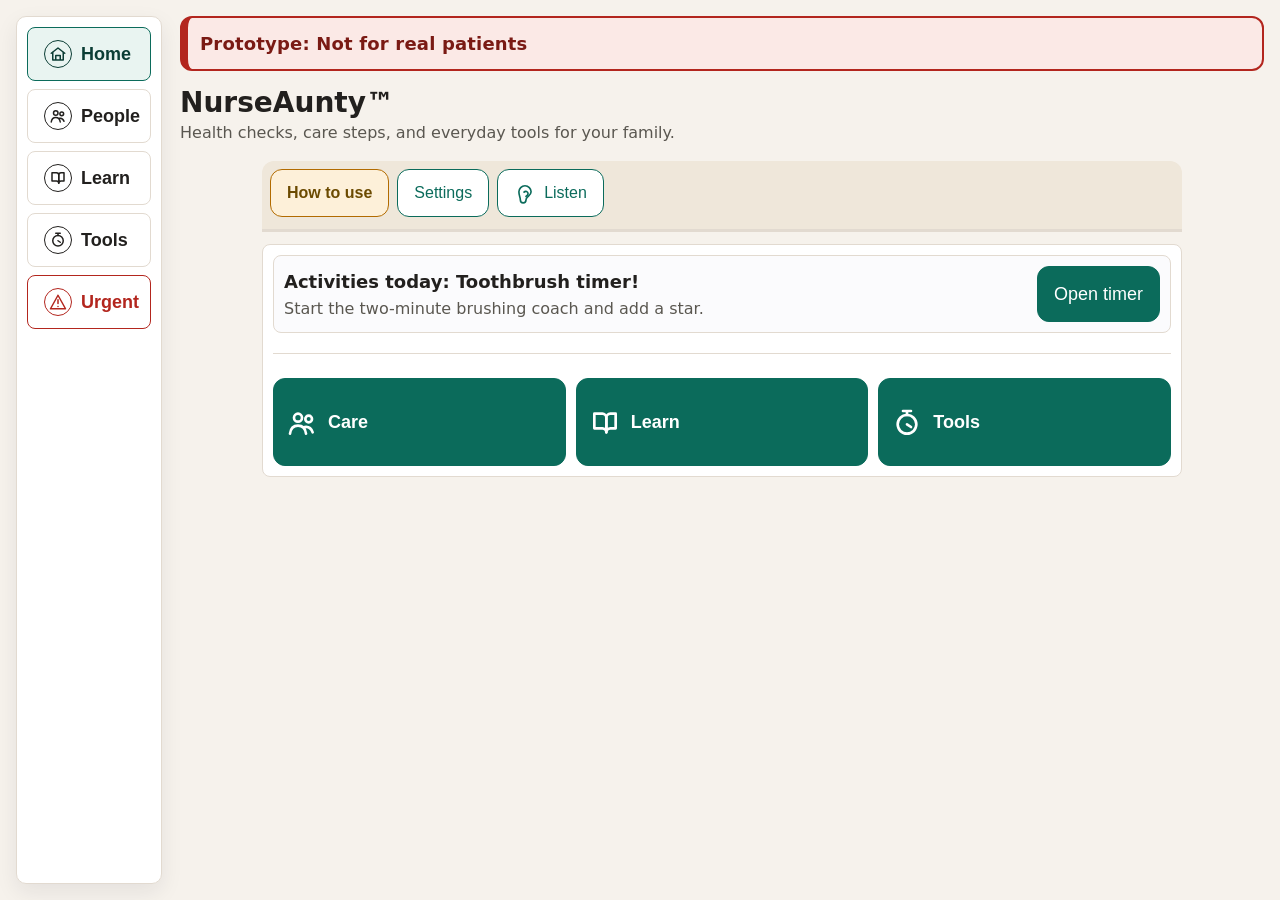
==== index.html @ 8d4ed6d7 "NurseAunty demo built from 60374915e92c59f8ac0d0af6d81de9fb5df0fcb3 Published by .github/workflows/p" ====
<!DOCTYPE html>
<html lang="en">
<head>
<base href="./apps/pwa-sandbox/">
<meta name="robots" content="noindex,nofollow">
<meta name="nurse-aunty-public-demo" content="/nurseaunty/demo/">
<meta name="nurse-aunty-source-commit" content="60374915e92c59f8ac0d0af6d81de9fb5df0fcb3">
<meta name="nurse-aunty-source-state" content="clean">
<meta name="nurse-aunty-build-id" content="60374915e92c-clean">
<meta charset="utf-8" />
<meta name="viewport" content="width=device-width, initial-scale=1" />
<meta name="nurse-aunty-acceptance-baseline" content="AX-2026-08-06-01" />
<meta name="nurse-aunty-design-review-baseline" content="DR-2026-08-05-01" />
<title>NurseAunty(TM) prototype</title>
<style>
/* tokens.css
 * GENERATED FROM DESIGN.md FRONT MATTER -- DO NOT EDIT BY HAND.
 * Draft artifact for P2-D11. Regenerate with tools/generate-tokens.ts.
 *
 * Rule: this is the only file in the UI layer allowed to contain a raw hex value.
 * index.html, ui-core.js, and every module renderer consume variables only.
 */

:root {
  /* ---- colour roles ------------------------------------------------ */
  /* action: ordinary primary action, selected state, progress */
  --action: #0b6b5b;
  --action-soft: #e3f0ec;
  --action-dark: #0b3d35;
  --on-action: #ffffff;

  /* aid: the app is helping you -- read-aloud, speech highlight, help,
     stars, prototype notice. Never severity, never an action. */
  --aid: #b26b00;
  --aid-soft: #fdf0d9;
  --aid-edge: #ebd9b4;
  --aid-highlight: #ffe9ae;
  --on-aid: #6b4a00;

  /* motion-cue: descriptive movement only; it is not a clinical severity. */
  --motion-cue: #1f6fd0;

  /* danger: urgent help, urgent result, destructive confirm. Nothing else. */
  --danger: #b3261e;
  --danger-soft: #fbe9e6;
  --on-danger: #ffffff;
  --danger-ink: #7a1a14;

  /* paper: warm tonal layers replace the cool blue-grey background */
  --paper: #f6f2ec;
  --soft: #fbf7f1;
  --surface: #ffffff;
  --strip: #efe7da;

  /* ink */
  --ink: #22201e;
  --muted: #5a5750;
  --line: #e2dad0;
  --line-strong: #b9b2a6;

  /* ---- compatibility aliases -------------------------------------- */
  /* Kept so P2-D11 can land as a pure refactor of the existing sheet.
     Remove after P2-D14 when every selector uses a role name. */
  --accent: var(--action);
  --warn: var(--danger);
  --ok: var(--action);
  --bg: var(--paper);

  /* ---- type: six steps, caregiver-first --------------------------- */
  --font: system-ui, -apple-system, sans-serif;
  --font-mono: ui-monospace, monospace;

  --type-task-size: 28px;
  --type-task-weight: 800;
  --type-task-leading: 1.15;

  --type-section-size: 22px;
  --type-section-weight: 800;
  --type-section-leading: 1.2;

  --type-body-size: 19px;
  --type-body-weight: 400;
  --type-body-leading: 1.5;

  --type-control-size: 18px;
  --type-control-weight: 700;
  --type-control-leading: 1.3;

  /* floor for anything a caregiver reads. Metadata only. */
  --type-support-size: 16px;
  --type-support-weight: 400;
  --type-support-leading: 1.4;

  --type-count-size: 64px;
  --type-count-weight: 800;

  /* ---- space, shape, control size --------------------------------- */
  --space-1: 4px;
  --space-2: 8px;
  --space-3: 12px;
  --space-4: 16px;
  --space-5: 24px;
  --space-6: 32px;

  --radius-control: 12px;
  --radius-card: 14px;
  --radius-frame: 26px;
  --radius-pill: 999px;

  --touch-min: 48px;
  --touch-primary: 56px;

  /* two elevation levels, no more */
  --elev-card: 0 2px 6px rgba(34, 32, 30, 0.05);
  --elev-float: 0 10px 30px rgba(34, 32, 30, 0.1);

  --focus-ring: 3px solid var(--aid);
  --focus-offset: 2px;
}

/* Reviewer mode is the exception, not the base.
   Caregiver sizes above are the default for every caregiver-facing surface. */
.reviewer-mode {
  --type-task-size: 20px;
  --type-section-size: 16px;
  --type-body-size: 15px;
  --type-control-size: 14px;
  --type-support-size: 13px;
  --type-count-size: 46px;
}

@media (prefers-reduced-motion: reduce) {
  :root {
    --motion: none;
  }
}

</style>
<style>
  /* This design commits to one light palette and paints its own background, so say so. Without it
     a dark-mode device paints any control we have not styled from its dark user-agent theme,
     against our light surfaces. */
  html { color-scheme: light; }
  * { box-sizing: border-box; }
  /* Author CSS must never make an element with the HTML hidden attribute visible. */
  [hidden] { display: none !important; }
  body { font-family:var(--font); font-size:var(--type-body-size); line-height:var(--type-body-leading); margin:0; background:var(--paper); color:var(--ink); }
  .wrap { max-width: none; min-height:100vh; margin: 0; padding: 16px 16px 16px 180px; }
  .appnav { position:fixed; left:16px; top:16px; bottom:16px; width:146px; z-index:30; display:flex; flex-direction:column; gap:8px; padding:10px; border:1px solid var(--line); border-radius:10px; background:#fff; box-shadow:0 8px 22px rgba(20,28,48,.08); }
  .navitem { width:100%; min-height:54px; display:flex; align-items:center; gap:9px; justify-content:flex-start; background:#fff; color:var(--ink); border-color:var(--line); border-radius:8px; font-weight:700; }
  .navitem.active { border-color:var(--accent); background:#e9f4f1; color:#0b3d35; }
  .navitem.urgent { border-color:var(--warn); color:var(--warn); }
  .navitem.urgent.active { background:#fdebea; color:#8f1f18; }
  .navicon { width:28px; height:28px; border-radius:50%; display:inline-grid; place-items:center; border:1px solid currentColor; font-size:var(--type-support-size); line-height:1; flex:0 0 auto; }
  .navicon svg { width:18px; height:18px; fill:none; stroke:currentColor; stroke-width:2; stroke-linecap:round; stroke-linejoin:round; }
  .appmain { max-width: 780px; margin:0 auto; }
  .screenbar { position:sticky; top:0; z-index:20; display:flex; align-items:center; gap:10px; min-width:0; max-width:100%; padding:8px 0 10px; background:var(--bg); }
  .screenbar.hidden { display:none; }
  .screenbar button { flex:0 0 auto; }
  .screenlabel { min-width:0; font-weight:var(--type-section-weight); font-size:var(--type-control-size); line-height:var(--type-control-leading); overflow-wrap:normal; word-break:normal; hyphens:none; }
  #slidetitle.duplicate-shell-title { display:none; }
  .progressstrip { display:flex; gap:6px; flex-wrap:wrap; margin-left:auto; counter-reset: step; }
  .progressstep { counter-increment: step; border:1px solid var(--line); border-radius:var(--radius-pill); padding:var(--space-1) var(--space-2); background:var(--surface); color:var(--muted); font-size:var(--type-support-size); display:inline-flex; align-items:center; gap:var(--space-1); }
  .progressstep::before { content: counter(step); width:24px; height:24px; border-radius:50%; display:inline-grid; place-items:center; background:var(--strip); color:var(--muted); font-size:var(--type-support-size); font-weight:var(--type-control-weight); }
  /* A lone chip that already reads "Step 5 of 7" must not also show the strip's counter, which
     rendered as "1 Step 5 of 7". */
  .progressstep-solo::before { content:none; }
  .progressstep.done { border-color:var(--action-soft); color:var(--action-dark); }
  .progressstep.done::before { content:"\2713"; background:var(--action-soft); color:var(--action-dark); }
  .progressstep.skipped { border-style:dashed; color:var(--muted); }
  .progressstep.skipped::before { content:"\2014"; background:var(--strip); color:var(--muted); }
  .progressstep.active { border-color:var(--action); background:var(--action-soft); color:var(--action-dark); font-weight:var(--type-control-weight); }
  .progressstep.active::before { background:var(--action); color:var(--on-action); }
  /* External review mgilkey B11: the prototype warning "is in a fine-print type, but should be
     shouted, not subtle". It is the one disclaimer the app is allowed to show, once, in this
     standard header (UI-STANDARDS 13a), so it carries its weight here instead of being repeated
     quietly elsewhere. */
  .banner { display:flex; align-items:baseline; justify-content:space-between; gap:var(--space-3); flex-wrap:wrap; background:var(--danger-soft); border:2px solid var(--danger); border-left-width:8px; border-radius:var(--radius-control); padding:var(--space-3); font-size:var(--type-control-size); font-weight:var(--type-control-weight); letter-spacing:0.01em; color:var(--danger-ink); margin-bottom:var(--space-4); }
  body.task-active .wrap > h1, body.task-active .wrap > .sub, body.task-active .wrap > .status { display:none; }
  body.task-active .banner { margin-bottom:var(--space-2); padding:var(--space-1) var(--space-2); }
  /* The review-build stamp used to float, which collided with the banner text once the disclaimer
     was given its proper weight (mgilkey B11). The banner is a flex row now, so the stamp sits
     beside the disclaimer and wraps under it on a narrow screen instead of across it. */
  /* David, 2026-08-20: the "Review file ..." stamp can be small and faint. It is a build
     identifier for reviewers, not something a caregiver needs to read, so it stays out of the
     disclaimer's way entirely. */
  .review-build { margin-left:auto; font-size:var(--type-caption-size); font-weight:400; letter-spacing:0; white-space:nowrap; color:var(--muted); opacity:.55; }
  .status { font-size:var(--type-support-size); margin:0 0 var(--space-3); color:var(--muted); }
  h1 { font-size:var(--type-task-size); line-height:var(--type-task-leading); margin:var(--space-1) 0 2px; }
  h2 { font-size:var(--type-section-size); line-height:var(--type-section-leading); margin:var(--space-4) 0 var(--space-2); }
  .sub { color:var(--muted); font-size:var(--type-support-size); margin-bottom:var(--space-4); }
  .toolbar { display: grid; grid-template-columns: 1fr auto; gap: 8px; margin: 12px 0; }
  .search { min-height:var(--touch-primary); padding:var(--space-3); border:1px solid var(--line); border-radius:var(--radius-control); font-size:var(--type-control-size); width:100%; background:var(--surface); color:var(--ink); }
  .tabs, .chips { display: flex; gap: 8px; flex-wrap: wrap; margin: 8px 0 12px; }
  #maindoors { display:none; }
  .chip, .tab { border:1px solid var(--line); background:var(--surface); color:var(--ink); border-radius:var(--radius-pill); padding:var(--space-2) var(--space-3); min-height:var(--touch-min); display:inline-flex; align-items:center; justify-content:center; font-size:var(--type-support-size); }
  .chip.active, .tab.active { border-color: var(--accent); background: #e9f4f1; color: var(--accent); }
  .tab.dangerdoor, #showtriage { border-color: var(--warn); background:#fff; color:var(--warn); font-weight:700; }
  .tab.dangerdoor.active, #showtriage:focus { background:#fdebea; color:#8f1f18; }
  #showtriage { display:none; }
  .feature-grid { display: grid; grid-template-columns: 1fr; gap: 8px; margin-bottom: 14px; }
  .feature { border:1px solid var(--line); border-radius:var(--radius-card); padding:var(--space-3); background:var(--surface); text-align:left; color:var(--ink); }
  .feature strong { display:block; font-size:var(--type-control-size); line-height:var(--type-control-leading); margin-bottom:var(--space-1); }
  .feature span { display:inline-block; font-size:var(--type-support-size); color:var(--muted); margin-right:var(--space-2); }
  .feature .statuspill, .feature .cardmeta { display:none; }
  /* The sum beside the ORS measuring picture: large, numeric, and unmissable, because it exists to
     be checked at a glance rather than read (external review mgilkey C5). */
  /* External review mgilkey D6: "if the user can't read, how do they know which button is the read
     aloud button?" The Listen control in the chrome already carries an ear glyph; the in-page
     read-aloud family now carries the same glyph plus a pause and a restart mark, and shares one
     tint so the three read as a group rather than as three more page buttons (D9). */
  .audio-ctl { display:inline-flex; align-items:center; gap:var(--space-2); }
  /* The shared tint applies in the quiet state only. On a screen where read-aloud is the live
     primary action, the runtime drops .ghost and the action treatment wins - the icon still marks
     it as read-aloud, which is the part mgilkey D6 asked for. */
  .audio-ctl.ghost { border-color:var(--aid-edge); background:var(--aid-soft); color:var(--on-aid); }
  .audio-ctl[disabled] { opacity:.55; }
  .ctl-icon { width:20px; height:20px; flex:0 0 auto; fill:none; stroke:currentColor; stroke-width:2; stroke-linecap:round; stroke-linejoin:round; }
  .audio-ctl .ctl-icon rect { fill:currentColor; stroke:none; }
  .measure-sum { margin:var(--space-2) 0 0; text-align:center; font-size:var(--type-section-size); font-weight:var(--type-section-weight); letter-spacing:0.02em; color:var(--action-dark); background:var(--action-soft); border-radius:var(--radius-control); padding:var(--space-2) var(--space-3); }
  /* External review mgilkey C13: checklist spacing was far wider than necessary, which pushed the
     questions off screen and cost height budget the clinical gate measures. */
  .checklist-controls label, .slidecontrols label { padding-top:var(--space-1); padding-bottom:var(--space-1); }
  .dose-note { font-size:var(--type-support-size); color:var(--ink); background:var(--aid-soft); border-left:4px solid var(--aid-edge); padding:var(--space-2) var(--space-3); margin:var(--space-2) 0 0; border-radius:0 var(--radius-control) var(--radius-control) 0; }
  .feature .tier-note { display:block; margin-top:var(--space-1); margin-right:0; font-size:var(--type-caption-size); color:var(--muted); font-style:italic; }
  /* Whole image, never a cropped slice: cropping a clinical thumbnail can cut off the sign it
     exists to show. What was wrong was the box, not the fit. A fixed 132px height letterboxed
     everything, so the most extreme portrait thumbnail (364x1004) rendered 48px wide and read as
     "no image" - David, 2026-08-20: "I do not see any images". The box is now 3:2, which is the
     ratio 21 of the 26 catalogue thumbnails already are, so those fill it exactly and that same
     portrait gets 229px of height instead of 132. Still object-fit:contain; nothing is cropped. */
  .featurethumb { display:block; width:100%; aspect-ratio:3/2; height:auto; object-fit:contain; object-position:center; border-radius:6px; border:1px solid #e4ece8; background:#fff; margin:6px 0 8px; }
  /* Engines without aspect-ratio keep a fixed height rather than collapsing to nothing. */
  @supports not (aspect-ratio: 3 / 2) { .featurethumb { height:220px; } }
  .demo-panel { border:1px solid var(--line); border-radius:8px; padding:12px; background:#fff; margin:0 0 14px; }
  .demo-head { display:flex; justify-content:space-between; gap:10px; align-items:flex-start; margin-bottom:10px; }
  .demo-head strong { display:block; font-size:var(--type-control-size); margin-bottom:2px; }
  .demo-head span { display:block; font-size:var(--type-support-size); color:var(--muted); }
  .demo-actions { display:grid; grid-template-columns:1fr; gap:8px; }
  .demo-action { border:1px solid var(--line); border-radius:var(--radius-control); padding:var(--space-3); background:var(--soft); color:var(--ink); text-align:left; }
  .demo-action strong { display:block; font-size:var(--type-control-size); margin-bottom:3px; }
  .demo-action span { display:block; font-size:var(--type-support-size); color:var(--muted); }
  .demo-action.primary { border-color:var(--accent); background:#e9f4f1; }
  /* External review mgilkey D1: the top-chrome buttons "initially look as though they are
     integrated into the page, not outside the current page". They are app-wide controls, so they
     now read as a separate strip - their own surface, a rule beneath it, and a distinct tint -
     rather than as three more buttons belonging to whatever screen is open. */
  .profilebar { display:flex; justify-content:space-between; gap:var(--space-2); align-items:center; font-size:var(--type-support-size); color:var(--muted); margin:0 0 var(--space-3); padding:var(--space-2) var(--space-2) var(--space-3); background:var(--strip); border-bottom:3px solid var(--line); border-radius:var(--radius-control) var(--radius-control) 0 0; }
  .profilebar button { font-size:var(--type-support-size); min-height:var(--touch-min); }
  /* Chrome buttons that open a panel say so while it is open, rather than leaving the caregiver to
     infer it (mgilkey A2). */
  /* External review mgilkey D5: "How to use" is the control a first-time caregiver needs most, so
     it comes first and is the one chrome button that is not quiet. D2: every chrome button shares
     one height and alignment, which the Listen button did not. */
  .profilebar button { display:inline-flex; align-items:center; justify-content:center; gap:var(--space-2); }
  .profilebar button.chrome-help { border-color:var(--aid); background:var(--aid-soft); color:var(--on-aid); font-weight:var(--type-control-weight); }
  .profilebar button.chrome-open { border-color:var(--accent); background:#e9f4f1; color:#0b3d35; font-weight:var(--type-control-weight); }
  .profile-actions { display:flex; flex-wrap:wrap; align-items:stretch; gap:var(--space-2); min-width:0; }
  .profile-actions > button { display:inline-flex; align-items:center; justify-content:center; }
  .profilebar select { min-height:48px; padding:8px; border:1px solid var(--line); border-radius:8px; background:#fff; color:var(--ink); }
  .prefs-head { display:flex; justify-content:space-between; align-items:flex-start; gap:10px; }
  .today-panel, .prefs-panel { border:1px solid var(--line); border-radius:8px; padding:10px; background:#fff; margin:0 0 14px; }
  .today-panel { display:grid; gap:10px; }
  /* The standalone carries every review image inside one file and can take time to start on
     a low-powered machine.  Until the real app has mounted, never expose the static fallback
     controls: they look usable but have no handlers, which made the seeded family appear empty
     and Add a person appear frozen. */
  body.app-loading .appnav,
  body.app-loading #appmain { visibility:hidden; pointer-events:none; }
  body.app-loading .status { display:block; }
  .today-layout { display:grid; grid-template-columns:1.25fr .85fr; gap:10px; align-items:stretch; }
  .today-main, .today-side { border:1px solid var(--line); border-radius:8px; background:#fbfbfd; padding:10px; }
  .today-main { display:grid; grid-template-columns:1fr auto; gap:10px; align-items:center; }
  .today-family { display:flex; flex-wrap:wrap; gap:6px; margin-top:8px; }
  .today-person { border:1px solid var(--line); border-radius:var(--radius-pill); padding:7px 10px; background:var(--surface); font-weight:var(--type-control-weight); font-size:var(--type-support-size); color:var(--ink); }
  .today-reminders { display:grid; gap:7px; margin-top:8px; }
  .today-reminder { border-left:4px solid var(--action); padding:7px 8px; background:var(--surface); border-radius:var(--radius-control); font-size:var(--type-support-size); }
  .today-reminder strong { font-size:var(--type-support-size); }
  .home-flow { border-top:1px solid var(--line); padding-top:14px; }
  .home-actions { display:grid; grid-template-columns:repeat(3,minmax(0,1fr)); gap:10px; margin-top:10px; }
  .home-action { min-height:88px; text-align:left; padding:10px 12px; display:flex; align-items:center; gap:10px; background:var(--action); border-color:var(--action); color:var(--on-action); }
  .home-action strong { font-size:var(--type-control-size); color:var(--on-action); }
  .home-action-icon { width:32px; height:32px; flex:0 0 auto; color:var(--on-action); }
  .home-action-icon svg { width:100%; height:100%; fill:none; stroke:var(--on-action); stroke-width:2; stroke-linecap:round; stroke-linejoin:round; }
  .catalog-step { margin:0 0 12px; }
  .show-more { width:100%; min-height:48px; margin-top:4px; }
  .today-panel strong, .prefs-panel strong { display:block; font-size:var(--type-control-size); }
  .today-panel span, .prefs-panel span { display:block; font-size:var(--type-support-size); color:var(--muted); margin-top:2px; }
  .prefs-grid { display:grid; grid-template-columns:1fr 1fr; gap:8px; margin-top:10px; }
  .prefs-grid label { display:block; font-size:var(--type-support-size); color:var(--ink); }
  .prefs-grid select, .prefs-grid input[type="time"] { width:100%; min-height:var(--touch-primary); margin-top:var(--space-1); padding:var(--space-2); border:1px solid var(--line); border-radius:var(--radius-control); background:var(--surface); color:var(--ink); font-size:var(--type-control-size); }
  .prefs-checks { display:grid; gap:var(--space-2); margin-top:var(--space-3); font-size:var(--type-support-size); }
  .prefs-checks label { min-height:var(--touch-min); display:flex; align-items:center; gap:var(--space-2); }
  .reviewer-settings { margin-top:14px; border:1px solid var(--line); border-radius:8px; background:#f7f8f9; padding:8px 10px; }
  .reviewer-settings summary { min-height:48px; display:flex; align-items:center; cursor:pointer; font-weight:800; color:#3f4850; }
  .reviewer-settings .reviewer-note { margin:0 0 8px; color:var(--muted); font-size:var(--type-support-size); }
  .family-panel { border:1px solid var(--line); border-radius:8px; padding:10px; background:#fff; margin: 0 0 14px; }
  .family-panel .row { display:grid; grid-template-columns: 1fr 1fr 1fr auto; gap:8px; margin-top:8px; }
  .family-panel input, .family-panel select { min-width:0; padding:9px; border:1px solid var(--line); border-radius:8px; background:#fff; color:var(--ink); }
  .family-edit { margin-top:8px; }
  .family-edit summary { min-height:var(--touch-min); display:flex; align-items:center; color:var(--ink); cursor:pointer; font-size:var(--type-control-size); }
  .people { display:grid; grid-template-columns:repeat(auto-fit,minmax(180px,1fr)); gap:8px; margin-top:8px; }
  .person-card { display:grid; grid-template-columns:minmax(0,1fr) auto; gap:6px; min-width:0; }
  .person { width:100%; border:1px solid var(--line); border-radius:var(--radius-control); padding:var(--space-2) var(--space-3); min-height:var(--touch-primary); background:var(--surface); color:var(--ink); text-align:left; font-size:var(--type-control-size); }
  .person strong { display:block; }
  .person span { display:block; margin-top:var(--space-1); color:var(--muted); font-size:var(--type-support-size); font-weight:var(--type-support-weight); }
  .edit-person { min-width:64px; padding:8px 10px; border-radius:12px; }
  .person-editor-actions { display:flex; gap:6px; flex-wrap:wrap; }
  .person-edit-feedback { margin:8px 0 0; border-radius:8px; padding:10px; background:#e9f4f1; color:#173f37; font-weight:750; }
  .person-edit-feedback:empty { display:none; }
  @media (max-width:720px) {
    .family-panel .row { grid-template-columns:minmax(0,1fr); }
    .person-editor-actions button { flex:1 1 8rem; }
  }
  .module-manager { border-top:1px solid var(--line); margin-top:10px; padding-top:10px; }
  .module-head { display:flex; justify-content:space-between; gap:8px; align-items:center; min-height:var(--touch-min); font-size:var(--type-support-size); color:var(--muted); margin-bottom:8px; }
  .module-head label { display:flex; align-items:center; gap:6px; min-height:48px; white-space:nowrap; }
  .module-head input { width:18px; height:18px; min-width:18px; padding:0; }
  .module-toggles { display:flex; gap:6px; overflow-x:auto; padding-bottom:2px; }
  .module-toggle { flex:0 0 auto; border-color:var(--line); background:var(--surface); color:var(--ink); border-radius:var(--radius-pill); padding:8px 12px; min-height:var(--touch-min); font-size:var(--type-control-size); }
  .module-toggle.active { border-color:var(--accent); background:#e9f4f1; color:var(--accent); }
  .section { margin-bottom: 14px; }
  fieldset { border: 1px solid var(--line); border-radius: 10px; margin: 0 0 14px; padding: 12px 14px; background: #fff; }
  legend { font-weight:var(--type-control-weight); font-size:var(--type-control-size); padding:0 var(--space-2); background:var(--surface); }
  .field label { display:block; font-size:var(--type-support-size); margin-bottom:var(--space-2); color:var(--ink); }
  input[type="date"], input[type="number"], .field select { min-height:var(--touch-primary); padding:var(--space-3); border:1px solid var(--line); border-radius:var(--radius-control); font-size:var(--type-control-size); width:100%; background:var(--surface); color:var(--ink); }
  .muted { color:var(--muted); font-size:var(--type-support-size); line-height:var(--type-support-leading); margin-top:var(--space-2); }
  .sign { display:flex; align-items:center; gap:var(--space-3); padding:var(--space-3) var(--space-4); min-height:var(--touch-primary); border:2px solid var(--line); border-radius:var(--radius-control); background:var(--surface); font-size:var(--type-body-size); line-height:var(--type-body-leading); cursor:pointer; }
  .sign input { width:28px; height:28px; flex:0 0 auto; accent-color:var(--action); }
  .sign:has(input:checked) { border-color:var(--action); background:var(--action-soft); color:var(--action-dark); }
  .rrbox { display: flex; align-items: center; gap: 12px; flex-wrap: wrap; }
  .rr-count-panel { flex:1 1 100%; display:grid; gap:var(--space-2); padding:var(--space-3); border:1px solid var(--aid-edge); border-radius:var(--radius-control); background:var(--aid-soft); }
  .rr-clock { font-size:clamp(2rem,12vw,4rem); line-height:1; font-weight:800; color:var(--on-aid); font-variant-numeric:tabular-nums; }
  .rr-progress { width:100%; height:12px; overflow:hidden; border-radius:var(--radius-pill); background:var(--surface); border:1px solid var(--aid-edge); }
  .rr-progress > span { display:block; width:100%; height:100%; background:var(--aid); transition:width .2s linear; }
  .rr-count-actions { display:flex; gap:var(--space-2); flex:1 1 100%; flex-wrap:wrap; }
  button { min-width:var(--touch-min); min-height:var(--touch-primary); font-size:var(--type-control-size); padding:var(--space-3) var(--space-4); border-radius:var(--radius-control); border:1px solid var(--action); background:var(--action); color:var(--on-action); cursor:pointer; }
  button.ghost { background:var(--surface); color:var(--action); }
  .result-secondary-actions { margin:var(--space-2) 0 0; text-align:left; }
  .result-secondary-actions button.ghost { min-height:var(--touch-min); padding:var(--space-2) var(--space-3); border-color:transparent; text-decoration:underline; }
  button:disabled { opacity:.55; cursor:not-allowed; }
  .visually-hidden { display:none !important; }
  button.tap { font-size:var(--type-control-size); padding:18px 22px; min-width:160px; }
  #assess { width:100%; font-size:var(--type-control-size); padding:14px; margin:4px 0 16px; }
  #assess:disabled { opacity:.5; cursor:default; }
  .result { border-radius:var(--radius-card); padding:0; margin-bottom:var(--space-4); border:2px solid var(--line); background:var(--surface); overflow:hidden; }
  .result.refer { border-color:var(--danger); } .result.home { border-color:var(--action); } .result.ask-more { border-color:var(--aid); }
  .result-band { padding:var(--space-2) var(--space-4); color:var(--on-action); font-weight:var(--type-control-weight); letter-spacing:0; font-size:var(--type-control-size); }
  .result.refer .result-band { background:var(--danger); color:var(--on-danger); }
  .result.home .result-band { background:var(--action); }
  .result.ask-more .result-band { background:var(--aid-soft); color:var(--on-aid); }
  .result-body { padding:var(--space-4); }
  .result h2 { margin:0 0 var(--space-2); font-size:var(--type-task-size); line-height:var(--type-task-leading); text-transform:none; }
  .result-action { border:1px solid var(--line); border-radius:var(--radius-control); padding:var(--space-3); background:var(--soft); margin:var(--space-2) 0 var(--space-3); font-size:var(--type-body-size); }
  .result-action strong { display:block; margin-bottom:3px; color:#172921; }
  .grid { display: grid; grid-template-columns: 1fr 1fr; gap: 10px; margin-top: 10px; }
  .card { border: 1px solid var(--line); border-radius: 10px; padding: 12px; text-align: center; cursor: pointer; background:#fff; }
  .card:hover { border-color:var(--action); } .card .vol { font-size:var(--type-support-size); color:var(--muted); }
  .card.selected { border-color: var(--accent); box-shadow: 0 0 0 3px rgba(0,123,94,.14); background:#f7fffc; }
  .ors-container-choice { width:100%; color:var(--text); font:inherit; }
  .result-action-button { margin-top:8px; width:100%; }
  /* One action per line. A danger-sign list is a list, not a comma chain inside a sentence. */
  .plain-list { margin:var(--space-2) 0; padding-left:1.35em; }
  .plain-list li { margin:0 0 var(--space-2); line-height:1.45; }
  .plain-list li:last-child { margin-bottom:0; }
  /* The counted-out fills. The row scrolls rather than shrinking the vessels, because a glyph
     small enough to fit six on a 320px screen is no longer countable. */
  .ors-arithmetic { margin:var(--space-3) 0; }
  .ors-arithmetic svg { display:block; width:100%; max-width:340px; height:auto; }
  .ors-arithmetic figcaption { margin-top:var(--space-2); font-size:var(--type-body-size); font-weight:600; }
  .ors-arithmetic-source { margin-top:2px; }
  /* The resolved sachet volume, stated so it can be corrected rather than assumed silently. */
  .sachet-resolve { margin-bottom:var(--space-3); }
  .sachet-resolve .sachet-assumed { font-weight:600; margin:0 0 var(--space-2); }
  .sachet-choice { width:100%; }
  .request-card { scroll-margin-top:16px; }
  .request-instruction { font-weight:700; margin-bottom:8px; }
  /* The message a pharmacist or health worker reads off the caregiver's phone, so it is sized for
     someone across a counter: it fills most of one screen at the task type size. David, 2026-09-02:
     "The PLEASE PROVIDE message has to fill almost all of one screen." */
  .seller-card { display:flex; flex-direction:column; justify-content:center; min-height:70vh; border:3px solid var(--action); border-radius:var(--radius-control); padding:var(--space-5); background:var(--action-soft); font-family:Georgia, "Times New Roman", serif; font-size:var(--type-task-size); line-height:var(--type-task-leading); text-align:center; }
  .seller-card p { margin:0; }
  .seller-card strong { display:block; font-family:var(--font); font-size:var(--type-section-size); text-transform:uppercase; letter-spacing:0.04em; color:var(--action-dark); margin-bottom:var(--space-4); }
  .fineprint { font-size:var(--type-support-size); line-height:var(--type-support-leading); color:var(--muted); border-top:1px solid var(--line); margin-top:10px; padding-top:8px; }
  .mix-instruction { border:2px solid var(--accent); border-radius:10px; background:#f7fffc; padding:12px; margin-top:12px; }
  .mix-instruction h3 { margin:0 0 8px; font-size:var(--type-control-size); }
  .trace { font-family:var(--font-mono); font-size:var(--type-support-size); background:var(--strip); border-radius:var(--radius-control); padding:10px; white-space:pre-wrap; margin-top:12px; color:var(--ink); }
  .slidebox .trace:not(details) { display:none; }
  .imgph { border:1px dashed var(--line-strong); border-radius:var(--radius-control); padding:6px 8px; font-size:var(--type-support-size); color:var(--muted); margin:2px 0 4px 30px; background:var(--soft); }
  .card .imgph { margin:0 0 6px; }
  .questionasset { margin: 4px 0 10px 30px; max-width: 220px; border: 1px solid #e2ded5; border-radius: 8px; background: #fffaf0; padding: 8px; }
  .questionasset img { display: block; width: 100%; aspect-ratio: 1 / 1; object-fit: contain; border-radius: 6px; background: #faf8f2; }
  .questionasset figcaption { margin-top:6px; font-size:var(--type-support-size); line-height:var(--type-support-leading); color:var(--muted); }
  .questionasset details { margin-top:8px; }
  .questionasset summary { cursor:pointer; color:var(--accent); font-weight:750; min-height:44px; display:flex; align-items:center; }
  .questionasset details img { margin-top:8px; width:min(82vw, 520px); max-width:none; aspect-ratio:auto; }
  /* The "Show me" example beside a clinical sign had no rule of its own, so every one of these
     images rendered at its intrinsic pixel width inside a phone. Measured at 390px on 2026-08-27:
     the skin-pinch example was 625px and the blood-in-stool example 1024px, both running off the
     side of the screen with the page scrolling sideways to follow - and the streaks that are the
     entire point of the blood-in-stool picture sat outside the viewport. The sunken-eyes example
     fitted only because that file happens to be 242px wide.
     max-width rather than width: a small example is not upscaled into a blurry one. */
  /* The "Show me" example beside a clinical sign had no rule of its own, so every one of these
     images rendered at its intrinsic pixel width inside a phone. Measured at 390px on 2026-08-27:
     the skin-pinch example was 625px and the blood-in-stool example 1024px, both running off the
     side of the screen with the page scrolling sideways to follow - and the streaks that are the
     entire point of the blood-in-stool picture sat outside the viewport. The sunken-eyes example
     fitted only because that file happens to be 242px wide.
     max-width rather than width: a small example is not upscaled into a blurry one. */
  /* The "Show me" example beside a clinical sign had no rule of its own, so every one of these
     images rendered at its intrinsic pixel width inside a phone. Measured at 320px on 2026-08-27:
     the skin-pinch example was 625px and the blood-in-stool example 1024px, both running off the
     side of the screen - and the streaks that are the entire point of the blood-in-stool picture
     sat outside the viewport. The sunken-eyes example fitted only because that file happens to be
     242px wide, which is luck rather than layout.
     max-width rather than width: a small example is not upscaled into a blurry one. */
  .sign-example img { display:block; max-width:min(100%, 520px); height:auto; margin-top:8px; border-radius:6px; }
  .questionexamples { margin:8px 0; }
  .questionexamples > summary { min-height:48px; display:flex; align-items:center; color:var(--accent); font-weight:800; cursor:pointer; }
  .questionexamples .questionasset { margin-left:0; }
  .breath-compare { --breath-cycle:3s; margin:var(--space-4) 0 0; padding:var(--space-3); border:1px solid var(--aid-edge); border-radius:var(--radius-card); background:var(--aid-soft); }
  .breath-compare h3 { margin:0 0 var(--space-2); font-size:var(--type-section-size); line-height:var(--type-section-leading); color:var(--ink); }
  .breath-compare-lead { margin:0 0 var(--space-3); font-size:var(--type-control-size); line-height:var(--type-control-leading); color:var(--ink); }
  .breath-pair { display:grid; grid-template-columns:minmax(0,1fr) minmax(0,1fr); gap:var(--space-2); }
  .breath-panel { min-width:0; padding:var(--space-2); border:2px solid var(--line-strong); border-radius:var(--radius-control); background:var(--surface); }
  .breath-panel.is-normal { border-color:var(--action); }
  .breath-panel.is-indrawing { border-color:var(--danger); }
  .breath-panel-head { display:flex; align-items:center; gap:var(--space-1); min-height:24px; margin:0 0 var(--space-2); }
  .breath-panel .badge { display:grid; place-items:center; width:22px; height:22px; border-radius:50%; color:var(--on-action); font-size:var(--type-support-size); font-weight:var(--type-control-weight); flex:0 0 auto; }
  .breath-panel.is-normal .badge { background:var(--action); }
  .breath-panel.is-indrawing .badge { background:var(--danger); color:var(--on-danger); }
  .breath-panel .name { font-size:var(--type-support-size); line-height:var(--type-support-leading); font-weight:var(--type-control-weight); overflow-wrap:anywhere; }
  .breath-panel.is-normal .name, .breath-panel.is-normal .breath-caption { color:var(--action-dark); }
  .breath-panel.is-indrawing .name, .breath-panel.is-indrawing .breath-caption { color:var(--danger-ink); }
  .breath-stage { position:relative; overflow:hidden; border-radius:var(--radius-control); background:var(--surface); }
  .breath-stage > img, .breath-frame-in, .breath-frame-in > img { display:block; width:100%; height:auto; }
  .breath-frame-in { position:absolute; inset:0; animation:breath-frame-in var(--breath-cycle) ease-in-out infinite; }
  .breath-zone { position:absolute; left:60%; top:48%; width:19%; height:10%; border:3px dashed var(--aid); border-radius:50%; animation:breath-zone-pulse var(--breath-cycle) ease-in-out infinite; }
  .breath-cue { position:absolute; display:block; width:20px; height:12px; animation:breath-cue-on var(--breath-cycle) ease-in-out infinite; }
  .breath-cue::before { content:""; position:absolute; top:4px; width:11px; height:4px; background:var(--motion-cue); }
  .breath-cue::after { content:""; position:absolute; top:0; border-top:6px solid transparent; border-bottom:6px solid transparent; }
  .breath-cue-out::before { left:0; } .breath-cue-out::after { right:0; border-left:9px solid var(--motion-cue); }
  .breath-cue-in::before { right:0; background:var(--danger); } .breath-cue-in::after { left:0; border-right:9px solid var(--danger); }
  .breath-cue-chest { left:80%; top:40%; } .breath-cue-lower { left:80%; top:53%; } .breath-cue-belly { left:80%; top:66%; }
  .breath-caption { min-height:3.1em; margin:var(--space-2) 0 0; font-size:var(--type-support-size); line-height:var(--type-support-leading); font-weight:var(--type-control-weight); }
  .breath-motion-control { display:flex; align-items:center; justify-content:space-between; gap:var(--space-2); margin-top:var(--space-3); padding:var(--space-2); border:1px solid var(--aid-edge); border-radius:var(--radius-control); background:var(--surface); color:var(--on-aid); font-size:var(--type-support-size); font-weight:var(--type-control-weight); }
  .breath-motion-control button { min-height:var(--touch-min); padding:var(--space-2) var(--space-3); border-color:var(--aid); color:var(--on-aid); }
  .breath-compare.is-paused .breath-frame-in, .breath-compare.is-paused .breath-zone, .breath-compare.is-paused .breath-cue { animation-play-state:paused; }
  @keyframes breath-frame-in { 0%,8% { opacity:0; } 42%,58% { opacity:1; } 92%,100% { opacity:0; } }
  @keyframes breath-cue-on { 0%,14% { opacity:0; } 36%,58% { opacity:1; } 78%,100% { opacity:0; } }
  @keyframes breath-zone-pulse { 0%,20% { box-shadow:0 0 0 0 rgba(178,107,0,0); } 45%,55% { box-shadow:0 0 0 6px rgba(178,107,0,.18); } 80%,100% { box-shadow:0 0 0 0 rgba(178,107,0,0); } }
  @media (prefers-reduced-motion:reduce) { .breath-compare { --breath-cycle:6s; } .breath-zone { animation:none; } }
  .visualasset { display:block; width:100%; max-height:210px; object-fit:contain; border-radius:8px; background:#fff; }
  /* The ORS measuring photograph is that step's only picture, so it takes the room the two drawn
     copies of the same sum used to take. */
  #slideimage.ors-measure-photo .visualasset { max-height:60vh; }
  /* The printed sum under that photograph is one line of digits. At the section size it wrapped
     "1000 mL" across two lines on a 375px phone, which reads as two numbers. */
  .visualfallback { display:grid; place-items:center; min-height:150px; border-radius:var(--radius-control); border:1px solid var(--line); background:var(--soft); color:var(--ink); padding:14px; text-align:center; font-size:var(--type-support-size); }
  .visualfallback strong { display:block; font-size:var(--type-control-size); margin-bottom:4px; color:var(--action-dark); }
  .imgcredit { display:none; }
  /* The generated ORS sum. Drawn from the container the caregiver chose, so the number of vessels
     on screen is the number she should pour - see orsMeasureDiagram in ui-core.js. */
  .ors-measure-diagram { margin:8px 0 4px; padding:8px 4px 4px; border:1px solid var(--line); border-radius:var(--radius-control); background:var(--surface); }
  .ors-measure-diagram svg { display:block; max-width:100%; }
  .ors-measure-diagram .ors-vessel-body { fill:#ffffff; stroke:var(--line-strong); stroke-width:2; }
  .ors-measure-diagram .ors-vessel-fill { fill:var(--motion-cue); opacity:0.35; }
  .ors-measure-diagram .ors-vessel-op { fill:var(--ink); font-size:18px; font-weight:700; text-anchor:middle; }
  .ors-measure-diagram figcaption { margin-top:6px; font-size:var(--type-body-size); line-height:var(--type-body-leading); color:var(--ink); }
  /* The zinc course on Home: a compact row of days, filled as doses are marked. */
  .today-reminder.zinc-home { display:flex; flex-wrap:wrap; align-items:center; gap:var(--space-3); }
  .zinc-dots { display:flex; gap:4px; }
  .zinc-dots .zinc-dot { width:14px; height:14px; border-radius:4px; border:2px solid var(--line-strong); background:#ffffff; }
  .zinc-dots .zinc-dot.done { background:var(--action); border-color:var(--action); }
  .inlinevisual { margin:8px 0 12px; }
  .inlinevisual .visualasset { max-height:280px; border:1px solid #dde6e1; }
  .dosegrid { display:grid; grid-template-columns:repeat(2,minmax(0,1fr)); gap:10px; margin:0 0 12px; }
  .dosecard { margin:0; border:1px solid var(--line); border-radius:8px; overflow:hidden; background:#fff; }
  .dosecard img { display:block; width:100%; aspect-ratio:1 / 1; object-fit:contain; background:#fff; }
  .dosecard figcaption { padding:8px; font-size:var(--type-support-size); line-height:var(--type-support-leading); color:var(--ink); }
  @media (max-width:560px) { .dosegrid { grid-template-columns:1fr; } }
  .slideshow { min-width:0; max-width:100%; border: 1px solid var(--line); border-radius: 8px; padding: 12px; background:#fff; margin-bottom:14px; }
  .slidebox { min-width:0; max-width:100%; min-height: 120px; border:1px dashed #b9b9c6; border-radius:8px; padding:12px; background:#fbfbfd; overflow-wrap:anywhere; }
  .slidecontrols { display:flex; justify-content:space-between; gap:8px; margin-top:10px; }
  .slidecontrols.wrap-controls { flex-wrap:wrap; }
  .slidecontrols.checklist-controls { display:grid; grid-template-columns:minmax(0,1fr); width:100%; min-width:0; }
  .slidecontrols label { display:flex; gap:8px; align-items:flex-start; min-height:48px; min-width:0; max-width:100%; margin:7px 0; overflow-wrap:anywhere; }
  #slidecache { display:block; min-width:0; max-width:100%; }
  #slidecache > .slidecontrols { flex-wrap:wrap; min-width:0; max-width:100%; }
  #slidecache > .slidecontrols > label,
  #slidecache > .slidecontrols > fieldset,
  #slidecache > .slidecontrols > p { flex:1 1 100%; min-width:0; max-width:100%; }
  #slidecache > .slidecontrols > button { flex:1 1 14rem; min-width:0; max-width:100%; white-space:normal; overflow-wrap:anywhere; }
  .symptom-group { border:1px solid var(--line); border-radius:8px; padding:10px; background:#fff; }
  .symptom-group legend { max-width:100%; font-weight:700; overflow-wrap:anywhere; }
  .symptom-group label { display:flex; align-items:flex-start; gap:8px; max-width:100%; min-width:0; padding:10px 0; min-height:var(--touch-min); font-size:var(--type-body-size); line-height:var(--type-body-leading); overflow-wrap:anywhere; }
  /* Layout only. accent-color used to live here; it is inert now that the control is drawn with
     appearance:none, and leaving it would suggest the browser still picks the colour. */
  .symptom-group input[type="checkbox"], .symptom-group input[type="radio"] { min-width:28px; margin-top:2px; }
  .checklist-feedback { margin:0; font-size:var(--type-support-size); color:var(--muted); }
  .trace summary { cursor:pointer; font-family:system-ui, -apple-system, sans-serif; font-weight:600; }
  .trace { display:none !important; }
  .reviewer-mode .trace { display:block !important; }
  .cardvisual { width:100%; height:82px; object-fit:contain; display:block; margin:0 0 6px; border-radius:6px; background:#fbfbfd; border:1px solid #ececf2; }
  .containerphoto { height:112px; background:#fff; }
  .progress-panel { border:1px solid var(--line); border-radius:8px; padding:10px; background:#fbfbfd; margin-bottom:10px; }
  .progress-row { display:flex; justify-content:space-between; gap:8px; align-items:center; margin-top:6px; font-size:var(--type-support-size); }
  .feeding-guide { margin:14px 0; }
  .feeding-guide h3, .feeding-plan-check h3 { margin:0 0 8px; }
  .feeding-guide-grid { display:grid; grid-template-columns:minmax(0,1fr); gap:10px; }
  .feeding-guide article { border:1px solid var(--line); border-radius:10px; padding:12px; background:#fff; }
  .feeding-guide article h4 { margin:0 0 4px; color:var(--primary); }
  .feeding-guide article p, .feeding-note, .feeding-plan-check > p { margin:0; }
  .feeding-note { margin-top:10px; padding:10px 12px; border-left:4px solid var(--accent); background:#fff8e1; }
  .feeding-plan-check { margin-top:16px; border-top:2px solid var(--line); padding-top:14px; }
  .feeding-plan-check .slidecontrols { margin-top:8px; }
  .zinc-guide { display:grid; gap:10px; margin:10px 0; }
  .zinc-guide-card { border:1px solid var(--line); border-radius:var(--radius-control); background:var(--surface); padding:10px; font-size:var(--type-body-size); line-height:var(--type-body-leading); }
  .zinc-guide-card strong { display:block; color:#0b3d35; margin-bottom:4px; }
  .zinc-calendar { display:grid; grid-template-columns:repeat(5,minmax(42px,1fr)); gap:8px; margin:10px 0; }
  .zinc-calendar .zinc-box { min-height:42px; display:grid; place-items:center; border:2px solid var(--accent); border-radius:8px; background:#f7fffc; font-weight:700; color:#0b3d35; }
  @media (max-width:420px) { .zinc-calendar { grid-template-columns:repeat(2,minmax(42px,1fr)); } }
  .immun-plan-card { border:2px solid var(--action); border-radius:var(--radius-control); padding:12px; background:var(--action-soft); color:var(--ink); font-size:var(--type-body-size); line-height:var(--type-body-leading); margin-bottom:10px; }
  .immun-plan-card strong { display:block; font-size:var(--type-control-size); color:var(--action-dark); margin-bottom:4px; }
  .immun-plan-card p { margin:6px 0; color:var(--ink); }
  .immun-plan-card ul { margin:6px 0 0 20px; padding:0; }
  .immun-plan-card li { margin:3px 0; }
  .timer-panel { display:grid; gap:8px; }
  .timer-topline { display:flex; justify-content:space-between; gap:10px; align-items:center; font-size:var(--type-support-size); color:var(--muted); }
  .timer-clock { font-variant-numeric:tabular-nums; font-size:var(--type-count-size); line-height:1; font-weight:var(--type-count-weight); color:var(--action-dark); letter-spacing:0; }
  .timer-caption { font-size:var(--type-support-size); color:var(--muted); }
  .timerbar { height:14px; border-radius:999px; overflow:hidden; background:#e4e7eb; border:1px solid #c6ccd2; }
  .timerbarfill { height:100%; width:100%; background:linear-gradient(90deg, #0b6b5b, #5aa469); transition:width .2s linear; }
  @media (max-width:520px) { .timer-clock { font-size:var(--type-count-size); } }
  .stars { font-family:ui-monospace, monospace; font-size:20px; letter-spacing:0; color:#6b4d00; }
  /* David, 2026-08-25: "Stars are tiny. make stars their own screen". The stars are the whole
     point of the reward for a child watching over a caregiver's shoulder, so on their own screen
     they are the largest thing on it, and they scale down rather than overflow a narrow phone. */
  .reward-panel { text-align:center; padding:18px 12px; border:1px solid var(--line); border-radius:12px; background:#fffdf5; margin:12px 0; }
  .reward-panel .stars { display:block; font-size:clamp(60px, 24vw, 104px); line-height:1.15; letter-spacing:4px; margin:6px 0 10px; overflow-wrap:normal; }
  .reward-panel .reward-note { font-weight:700; font-size:var(--type-body-size); line-height:var(--type-body-leading); margin:0 0 4px; }
  .reward-panel .muted { margin:0 0 12px; }
  .reward-actions { display:flex; flex-direction:column; gap:10px; align-items:stretch; }
  .reward-actions button { min-height:var(--touch-primary, 48px); width:100%; }
  .hidden { display: none; }
  .sr-only { position:absolute; width:1px; height:1px; padding:0; margin:-1px; overflow:hidden; clip:rect(0,0,0,0); white-space:nowrap; border:0; }
  .listen-icon { width:22px; height:22px; fill:none; stroke:currentColor; stroke-width:1.8; stroke-linecap:round; stroke-linejoin:round; flex:0 0 auto; }
  .listen-button { gap:7px; }
  .howto-panel { border:2px solid var(--accent); border-radius:12px; padding:16px; background:#fff; margin:0 0 14px; }
  .howto-panel h2 { font-size:var(--type-section-size); margin:0 0 10px; }
  .howto-panel p { font-size:var(--type-body-size); line-height:var(--type-body-leading); color:var(--ink); }
  .howto-actions { display:flex; gap:10px; flex-wrap:wrap; }
  .multi-select-instruction { margin:0 0 10px; padding:10px 12px; border-left:5px solid var(--action); background:var(--action-soft); color:var(--action-dark); font-size:var(--type-control-size); line-height:var(--type-control-leading); font-weight:var(--type-control-weight); }
  .is-speaking { outline:var(--focus-ring) !important; outline-offset:var(--focus-offset); background:var(--aid-highlight) !important; color:var(--ink) !important; }
  #slidetext { font-size:var(--type-body-size); line-height:var(--type-body-leading); color:var(--ink); }
  #slideheading { margin:var(--space-3) 0 var(--space-2); font-size:var(--type-section-size); line-height:var(--type-section-leading); color:var(--action-dark); }
  .status.status-ready { display:none; }
  .clinical-checklist label,
  .symptom-group label { display:flex; align-items:center; gap:var(--space-3); padding:var(--space-3) var(--space-4); min-height:var(--touch-primary); border:2px solid var(--line); border-radius:var(--radius-control); background:var(--surface); color:var(--ink); font-size:var(--type-body-size); line-height:var(--type-body-leading); }
  .clinical-checklist label:has(input:checked),
  .symptom-group label:has(input:checked) { border-color:var(--action); background:var(--action-soft); color:var(--action-dark); }
  /* Drawn explicitly rather than left to the browser. A native control is painted by the user
     agent, and on a phone in dark mode the agent paints it dark - so an untouched danger-sign box
     reads as already ticked. David, 2026-08-20: "Your checkboxes start as dark squares, which look
     filled in to me." On a list whose options are danger signs, "looks ticked" is a safety problem
     rather than a cosmetic one, so the empty and filled states are ours to guarantee on every
     platform instead of the agent's to choose.

     This was originally written as an allowlist: four ancestor classes, checkboxes only. Both
     halves of that leaked. Radios were never drawn at all, so the single-answer questions - chest
     indrawing among them - kept the native dark control the whole time. David, 2026-08-25: "chest
     indrawing still has dark bullets for unchecked... We fixed on diarrhea; why didn't the fix
     spread to all questions? Generalize solutions to see where else they might apply."

     So it is the default now, not an opt-in: every checkbox and radio in the app is drawn by us,
     and a new surface inherits the guarantee instead of having to remember a class name. Anything
     that genuinely needs the native control opts out with data-native-control. */
  input[type="checkbox"],
  input[type="radio"] {
    appearance:none; -webkit-appearance:none;
    width:28px; height:28px; margin:0; flex:0 0 auto;
    border:2px solid var(--line-strong); border-radius:6px;
    background:#ffffff; display:inline-grid; place-content:center; cursor:pointer;
  }
  input[type="radio"] { border-radius:50%; }
  input[type="checkbox"]::before,
  input[type="radio"]::before {
    content:""; width:17px; height:17px; transform:scale(0); transform-origin:center;
    clip-path:polygon(14% 44%, 0 60%, 40% 100%, 100% 22%, 84% 6%, 38% 68%);
    background:var(--on-action);
  }
  /* A radio marks one answer, so it fills as a dot rather than a tick. */
  input[type="radio"]::before { width:14px; height:14px; clip-path:none; border-radius:50%; }
  input[type="checkbox"]:checked,
  input[type="radio"]:checked { background:var(--action); border-color:var(--action); }
  input[type="checkbox"]:checked::before,
  input[type="radio"]:checked::before { transform:scale(1); }
  input[type="checkbox"]:focus-visible,
  input[type="radio"]:focus-visible { outline:3px solid var(--motion-cue); outline-offset:2px; }
  input[type="checkbox"]:disabled,
  input[type="radio"]:disabled { cursor:default; opacity:.55; }
  input[type="checkbox"][data-native-control],
  input[type="radio"][data-native-control] { appearance:auto; -webkit-appearance:auto; border:0; background:none; }
  .clinical-checklist .clinical-option-none { margin-top:var(--space-3); border-style:dashed; border-color:var(--line-strong); }
  .clinical-checklist .clinical-option-none:has(input:checked) { border-color:var(--aid); background:var(--aid-soft); color:var(--on-aid); }
  .fineprint,
  .imgph,
  .questionasset figcaption,
  .dosecard figcaption,
  .progress-row,
  .timer-caption,
  .today-person,
  .today-reminder,
  .card .vol { font-size:var(--type-support-size); line-height:var(--type-support-leading); }
  @media (min-width:1180px) {
    .appmain { max-width:920px; }
    #featurelist { grid-template-columns:repeat(2,minmax(0,1fr)); }
    #triagepanel, #slideshow { max-width:760px; margin-left:auto; margin-right:auto; }
  }
  @media (max-width:759px) {
    .wrap { padding: 12px 10px 84px; }
    .appmain { max-width:none; }
    .appnav { left:0; right:0; top:auto; bottom:0; width:auto; height:72px; flex-direction:row; border-radius:10px 10px 0 0; padding:7px 8px; gap:6px; }
    .navitem { min-width:0; min-height:var(--touch-primary); flex:1 1 0; flex-direction:column; justify-content:center; gap:3px; padding:5px 2px; font-size:var(--type-support-size); }
    .navicon { width:22px; height:22px; font-size:var(--type-support-size); }
    .screenbar { top:0; display:grid; grid-template-columns:auto minmax(0,1fr); align-items:center; }
    .screenlabel { grid-column:2; }
    .progressstrip { grid-column:1 / -1; margin-left:0; }
    .today-layout, .today-main, .home-actions { grid-template-columns:1fr; }
  }
  @media (max-width:260px) {
    .screenbar { flex-wrap:wrap; align-items:flex-start; }
    .progressstrip { flex:1 1 100%; width:100%; min-width:0; margin-left:0; }
  }
</style>
</head>
<body class="app-loading">
<div class="wrap">
  <div class="banner"><span data-i18n="tx.shell.prototype_banner">Prototype: Not for real patients</span></div>
  <h1>NurseAunty&trade;</h1>
  <div class="sub" data-i18n="tx.shell.home_tagline">Health checks, care steps, and everyday tools for your family.</div>
  <p class="status" id="status" role="status" data-i18n="tx.shell.loading">Opening NurseAunty...</p>
  <p class="status" id="filenotice" role="alert" hidden data-i18n="tx.shell.needs_web_address">NurseAunty cannot run from a file on your computer. Open the web link instead.</p>
  <details class="trace" id="shellprovenance"><summary>Review details</summary><span id="shellprovenancebody"></span></details>
  <nav class="appnav" id="appnav" data-i18n-aria-label="tx.shell.primary_navigation" aria-label="Primary">
    <button class="navitem active" id="navhome" data-screen="home" type="button"><span class="navicon" aria-hidden="true"><svg viewBox="0 0 24 24"><path d="M3 11 12 4l9 7"/><path d="M5 10v10h14V10M9 20v-6h6v6"/></svg></span><span data-i18n="tx.shell.nav_home">Home</span></button>
    <button class="navitem" id="navpeople" data-screen="people" type="button"><span class="navicon" aria-hidden="true"><svg viewBox="0 0 24 24"><circle cx="9" cy="8" r="3"/><circle cx="17" cy="9" r="2.5"/><path d="M3 20c.5-4 2.5-6 6-6s5.5 2 6 6M14 15c3-.5 5 1.2 6 4"/></svg></span><span data-i18n="tx.shell.nav_people">People</span></button>
    <button class="navitem" id="navlearn" data-screen="learn" type="button"><span class="navicon" aria-hidden="true"><svg viewBox="0 0 24 24"><path d="M4 5h6a3 3 0 0 1 3 3v11a3 3 0 0 0-3-3H4z"/><path d="M20 5h-4a3 3 0 0 0-3 3v11a3 3 0 0 1 3-3h4z"/></svg></span><span data-i18n="tx.shell.nav_learn">Learn</span></button>
    <button class="navitem" id="navtools" data-screen="tools" type="button"><span class="navicon" aria-hidden="true"><svg viewBox="0 0 24 24"><circle cx="12" cy="13" r="7"/><path d="M12 6V3M9 3h6M12 13l3 2"/></svg></span><span data-i18n="tx.shell.nav_tools">Tools</span></button>
    <button class="navitem urgent" id="navurgent" data-screen="urgent" type="button"><span class="navicon" aria-hidden="true"><svg viewBox="0 0 24 24"><path d="M12 3 2 21h20z"/><path d="M12 9v5M12 18h.01"/></svg></span><span data-i18n="tx.shell.nav_urgent">Urgent</span></button>
  </nav>
  <main class="appmain" id="appmain">

  <div class="profilebar">
    <span class="sr-only" data-i18n="tx.shell.settings_hint">Open Settings to change language, quiet hours, what other people can see, or Demo Mode.</span>
    <span class="profile-actions">
      <button class="ghost chrome-help" id="howtobutton" type="button" data-i18n="tx.shell.how_to_use">How to use</button>
      <button class="ghost" id="showprefs" type="button" data-i18n="tx.shell.settings" data-i18n-aria-label="tx.shell.settings_aria" data-i18n-title="tx.shell.settings_aria" aria-label="Settings and local preferences" title="Settings and local preferences">Settings</button>
      <button class="ghost listen-button" id="listenbutton" type="button" aria-pressed="false"><svg class="listen-icon" aria-hidden="true" viewBox="0 0 24 24"><path d="M5.35 10.76a6.65 6.65 0 1 1 13.3 0c0 2.93-2.13 4.12-3.72 5.45-1.33 1.06-1.86 2-1.86 3.46a3.06 3.06 0 0 1-6.12 0c0-3.46-1.6-4.66-1.6-8.91z"></path><path d="M10.94 11.02a2.53 2.53 0 0 1 4.39 1.73c0 1.46-1.33 2.13-2.26 3.06"></path></svg><span id="listenlabel">Listen</span></button>
    </span>
  </div>
  <div class="screenbar hidden" id="screenbar">
    <button class="ghost" id="screenback" type="button" data-i18n="tx.shell.back">Back</button>
    <span class="screenlabel" id="screenlabel">Today</span>
    <div class="progressstrip" id="screenprogress" data-i18n-aria-label="tx.shell.progress" aria-label="Progress"></div>
  </div>

  <section class="today-panel" id="todaypanel" data-i18n-aria-label="tx.shell.today" aria-label="Today">
    <div class="today-main">
      <div>
        <strong data-i18n="tx.home.brushing_title">Activities today: Toothbrush timer!</strong>
        <span data-i18n="tx.home.brushing_body">Start the two-minute brushing coach and add a star.</span>
      </div>
      <button id="todaybrush" type="button" data-i18n="tx.home.open_timer">Open timer</button>
    </div>
    <div id="todayreminders" aria-live="polite"></div>
    <div class="home-flow" aria-label="Choose an activity">
      <div class="home-actions">
        <button class="home-action" id="homecare" type="button"><span class="home-action-icon" aria-hidden="true"><svg viewBox="0 0 24 24"><circle cx="9" cy="8" r="3"/><circle cx="17" cy="9" r="2.5"/><path d="M3 20c.5-4 2.5-6 6-6s5.5 2 6 6M14 15c3-.5 5 1.2 6 4"/></svg></span><strong data-i18n="tx.home.care_title">Care</strong></button>
        <button class="home-action" id="homelearn" type="button"><span class="home-action-icon" aria-hidden="true"><svg viewBox="0 0 24 24"><path d="M4 5h6a3 3 0 0 1 3 3v11a3 3 0 0 0-3-3H4z"/><path d="M20 5h-4a3 3 0 0 0-3 3v11a3 3 0 0 1 3-3h4z"/></svg></span><strong data-i18n="tx.home.learn_title">Learn</strong></button>
        <button class="home-action" id="hometools" type="button"><span class="home-action-icon" aria-hidden="true" data-icon="stopwatch"><svg viewBox="0 0 24 24"><circle cx="12" cy="13" r="7"/><path d="M12 6V3M9 3h6M12 13l3 2"/></svg></span><strong data-i18n="tx.home.tools_title">Tools</strong></button>
      </div>
    </div>
  </section>

  <section class="prefs-panel hidden" id="localprefs">
    <div class="prefs-head">
      <div>
        <strong data-i18n="tx.prefs.title">Local preferences</strong>
        <span data-i18n="tx.prefs.body">Choose your language, how much this phone shows other people, and quiet hours. Nothing here stores real health data.</span>
      </div>
      <button class="ghost" id="closeprefs" type="button" data-i18n="tx.shell.done">Done</button>
    </div>
    <div class="prefs-grid">
      <label><span data-i18n="tx.prefs.language">Language</span>
        <select id="preflanguage"><option value="en">English</option><option value="fr">Fran&ccedil;ais (brouillon)</option><option value="hi-IN">&#2361;&#2367;&#2344;&#2381;&#2342;&#2368; (&#2350;&#2360;&#2380;&#2342;&#2366;)</option><option value="bn-BD">Bangla (pending)</option></select>
      </label>
      <label><span data-i18n="tx.prefs.quiet_starts">Quiet time starts</span>
        <input id="prefquiet" type="time" value="21:00" />
      </label>
      <label><span data-i18n="tx.prefs.quiet_ends">Quiet time ends</span>
        <input id="prefquietend" type="time" value="07:00" />
      </label>
    </div>
    <div class="prefs-checks">
      <label><input id="prefprivacy" type="checkbox" /> <span data-i18n="tx.prefs.shared_phone_privacy">Keep information safe on a shared phone: reminders say only that the app needs you, never why</span></label>
      <label><input id="prefgeneric" type="checkbox" checked /> <span data-i18n="tx.prefs.generic_reminder">Use generic reminder text</span></label>
      <label><input id="demomodeon" type="checkbox" /> <span data-i18n="tx.prefs.demo_shortcuts">Demo shortcuts: add buttons that jump straight into example flows</span></label>
    </div>
    <details class="reviewer-settings hidden" id="reviewersettings">
      <summary>Reviewer testing controls</summary>
      <p class="reviewer-note">Hidden internal controls. These are not part of the caregiver app.</p>
      <div class="prefs-grid">
        <label>Memory profile
          <!-- 8 GB is the default. The 1 GB profile deliberately replaces story art with a text
                 description to spare a low-memory device, which is right for that device and wrong as
                 the setting everyone lands on: with 1 GB first and unselected, every caregiver and
                 reviewer opened the app to wordless stories. David, 2026-08-20: "I see no images for
                 Gerry or for hand is happy." -->
              <select id="memoryprofile"><option value="standard_8gb" selected>8 GB</option><option value="low_1gb">1 GB</option></select>
        </label>
      </div>
      <div class="prefs-checks">
        <label><input id="hotspotmode" type="checkbox" /> Show cholera/hotspot support</label>
        <!-- Deployment setting, not a caregiver preference. It lives here until the NGO/MOH
             configuration surface exists (docs/product/DASHBOARD_ITEMS.md); the committed default
             is config/switches.json deployer.muacTapeDistributed. -->
        <label><input id="muactapedistributed" type="checkbox" /> Deployment gives caregivers an arm tape (Family MUAC programme)</label>
      </div>
      <div class="module-manager" id="modulemanager">
        <div class="module-head">
          <span id="modulesummary">Modules adjust to this family profile.</span>
        </div>
        <div class="module-toggles" id="moduletoggles"></div>
      </div>
    </details>
    <p class="muted" id="prefsummary">Language: English. Privacy: standard prototype mode.</p>
  </section>

  <section class="howto-panel hidden" id="howtopanel" aria-live="polite" aria-labelledby="howtotitle">
    <div class="screenlabel" id="howtoprogress" data-i18n-dynamic="tx.howto.step">Step 1 of 3</div>
    <h2 id="howtotitle" data-i18n-dynamic="tx.howto.hear_title">Hear this screen</h2>
    <p id="howtotext" data-i18n-dynamic="tx.howto.hear_body">Tap Listen to hear the important words and choices. A yellow outline shows what the app is reading. Tap Stop at any time.</p>
    <div class="howto-actions"><button class="ghost" id="howtoprev" type="button" data-i18n="tx.shell.back">Back</button><button id="howtonext" type="button" data-i18n="tx.shell.next">Next</button><button class="ghost" id="howtodone" type="button" data-i18n="tx.shell.done">Done</button></div>
  </section>

  <section class="demo-panel hidden" id="demomode">
    <div class="demo-head">
      <div>
        <strong data-i18n="tx.demo.title">Demo Mode</strong>
        <span data-i18n="tx.demo.body">Five tested example flows.</span>
      </div>
      <button class="ghost" id="resetdemo" type="button" data-i18n="tx.shell.reset">Reset</button>
    </div>
    <div class="demo-actions" id="demoactions"></div>
  </section>

  <section class="section" id="catalogshell">
    <div class="tabs" id="maindoors"></div>
    <div class="toolbar" id="catalogtoolbar">
      <input class="search" id="search" aria-label="Search modules" placeholder="Search modules" />
      <button class="ghost" id="showtriage" type="button">Something's wrong</button>
    </div>
    <div class="family-panel" id="familypanel">
      <strong>Who?</strong>
      <span class="muted">Tap a name to show their options below.</span>
      <div class="people" id="peoplelist"></div>
      <details class="family-edit" id="personeditor">
        <summary id="personeditlabel">Add a person</summary>
        <div class="muted">To change someone, tap Edit next to their name.</div>
        <div class="row">
          <input id="personname" aria-label="Name or nickname" placeholder="Name or nickname" />
          <select id="personrole" aria-label="Family role">
            <option value="child_under5">Child under 5</option>
            <option value="newborn_baby">Newborn baby</option>
            <option value="newborn_mom">Recently gave birth</option>
            <option value="pregnancy">Pregnant person</option>
            <option value="school_child">School-age child</option>
            <option value="household">Household</option>
          </select>
          <input id="persondob" type="date" min="1900-01-01" data-max-today="true" aria-label="Date of birth" />
          <div class="person-editor-actions">
            <button id="addperson" type="button">Add person</button>
            <button class="ghost hidden" id="cancelperson" type="button">Cancel</button>
          </div>
        </div>
        <p class="person-edit-feedback" id="personeditfeedback" tabindex="-1" aria-live="polite"></p>
        <div class="muted">Use made-up names only. This prototype does not protect personal information.</div>
      </details>
    </div>
    <div class="catalog-step" id="catalogstep">
    <h2 id="filtertitle">Choose a person</h2>
    <div class="chips" id="filterchips"></div>
    </div>
    <div class="feature-grid" id="featurelist"></div>
  </section>

  <section class="slideshow hidden" id="slideshow" tabindex="-1" aria-live="polite">
    <h2 id="slidetitle">How to mix ORS</h2>
    <div class="slidebox">
      <div class="imgph" id="slideimage">Image placeholder</div>
      <h3 class="hidden" id="slideheading"></h3>
      <div id="slidetext"></div>
      <p class="muted" id="slidecache"></p>
    </div>
    <div class="slidecontrols wrap-controls">
      <button class="ghost audio-ctl" id="slideread" type="button"><svg class="ctl-icon" aria-hidden="true" viewBox="0 0 24 24"><path d="M5.35 10.76a6.65 6.65 0 1 1 13.3 0c0 2.93-2.13 4.12-3.72 5.45-1.33 1.06-1.86 2-1.86 3.46a3.06 3.06 0 0 1-6.12 0c0-3.46-1.6-4.66-1.6-8.91z"></path><path d="M10.94 11.02a2.53 2.53 0 0 1 4.39 1.73c0 1.46-1.33 2.13-2.26 3.06"></path></svg><span data-i18n="tx.control.read_aloud">Read screen aloud</span></button>
      <button class="ghost audio-ctl" id="slidepauseaudio" type="button" disabled><svg class="ctl-icon" aria-hidden="true" viewBox="0 0 24 24"><rect x="7" y="5" width="3.5" height="14" rx="1"></rect><rect x="13.5" y="5" width="3.5" height="14" rx="1"></rect></svg><span data-i18n="tx.control.pause_reading">Pause reading</span></button>
      <button class="ghost audio-ctl" id="sliderestartaudio" type="button" disabled><svg class="ctl-icon" aria-hidden="true" viewBox="0 0 24 24"><path d="M20 12a8 8 0 1 1-2.6-5.9"></path><path d="M20 4v5h-5"></path></svg><span data-i18n="tx.control.restart_reading">Restart reading</span></button>
      <button class="ghost" id="slideprev" type="button">Prev</button>
      <button id="slidenext" type="button">Next</button>
    </div>
    <!-- Story activities (a coach, a quiz) sit AFTER the controls for reading the story, because
         reading it is the task and they are what you might do next. Rendered into #slidecache they
         landed above Read aloud / Prev / Next - David, 2026-08-20: "Open handwashing coach is above
         the directions for the story: read, previous, next. Confusing." -->
    <div id="slidestoryactions"></div>
    <p class="muted" id="globalaudiostatus">Read-aloud ready.</p>
  </section>

  <section id="triagepanel" class="hidden" tabindex="-1" aria-live="polite">
  <fieldset id="triagechildgroup">
    <legend data-i18n="tx.triage.chrome.child_legend">Child</legend>
    <div class="field"><label for="triagechildselect" data-i18n="tx.triage.chrome.who_sick">Who is sick?</label><select id="triagechildselect" data-i18n-aria-label="tx.triage.chrome.child_select_aria" aria-label="Child for sick-child check"><option value="" data-i18n="tx.triage.chrome.add_unknown_child">Add/unknown child</option></select></div>
    <div class="field"><label for="dob" data-i18n="tx.triage.chrome.date_of_birth">Date of birth</label><input type="date" id="dob" data-i18n-aria-label="tx.triage.chrome.date_of_birth" min="1900-01-01" data-max-today="true" /></div>
    <div class="muted" id="age"></div>
  </fieldset>

  <div class="triage-clinical-block" id="dangergroup">
    <div class="muted" id="dangerjourney"></div>
    <h3 data-i18n="tx.triage.chrome.general_danger_heading">General danger signs</h3>
    <div class="muted" data-i18n="tx.triage.chrome.general_danger_instruction">If any danger sign is happening now, check it. If none are happening, you must check "No danger signs" before continuing.</div>
    <div id="dangersigns"></div>
  </div>

  <div id="complaintgroup" class="hidden">
    <div id="mainsigns"></div>
  </div>

  <fieldset id="coughgroup" class="hidden">
    <legend data-i18n="tx.triage.chrome.cough_legend">Check the child's breathing</legend>
    <div id="coughsigns"></div>
  </fieldset>

  <fieldset id="rrsection" class="hidden">
    <legend data-i18n="tx.triage.chrome.breathing_rate_legend">Breathing rate (cough is present)</legend>
    <div class="rrbox" id="rridle">
      <button id="rrstart" type="button" data-i18n="tx.triage.chrome.start_count">Start 60-second count</button>
      <button class="ghost hidden" id="rragain" type="button" data-i18n="tx.triage.chrome.time_again">Time again</button>
      <button class="ghost hidden" id="rrcancel" type="button" data-i18n="tx.triage.chrome.cancel">Cancel</button>
      <span id="rrout" class="muted" data-i18n="tx.triage.chrome.not_measured">not measured. When counting starts, tap once for each breath you see.</span>
    </div>
    <div class="rrbox hidden" id="rrcounting">
      <div class="rr-count-panel">
        <div class="rr-clock" id="rrclock" aria-hidden="true">60s</div>
        <div class="rr-progress" id="rrprogress" role="progressbar" data-i18n-aria-label="tx.rr.progress_aria" aria-label="Time left in breathing count" aria-valuemin="0" aria-valuemax="60" aria-valuenow="60"><span id="rrbar"></span></div>
        <span id="rrleft" class="muted" aria-live="off" data-i18n="tx.triage.chrome.tap_instruction">Tap once each time the child breathes in or the chest rises.</span>
      </div>
      <button class="tap" id="rrtapbtn" type="button"><span data-i18n="tx.triage.chrome.tap_button">TAP</span><br><small id="tapnum" data-i18n="tx.rr.breath_count">0 breaths</small></button>
      <div class="rr-count-actions"><button class="ghost" id="rrundo" type="button" disabled data-i18n="tx.rr.undo">Undo last tap</button><button class="ghost" id="rrstop" type="button" data-i18n="tx.rr.stop">Stop count</button></div>
    </div>
  </fieldset>

  <fieldset id="diargroup" class="hidden">
    <legend data-i18n="tx.triage.chrome.diarrhoea_legend">Check diarrhoea</legend>
    <div id="diarrhoeadurationfields"><div class="field"><label for="diarrhoeadays" data-i18n="tx.triage.chrome.diarrhoea_days">How many days has the child had loose or watery stools?</label><input type="number" id="diarrhoeadays" min="1" max="60" inputmode="numeric" data-i18n-placeholder="tx.triage.chrome.leave_blank" placeholder="Enter the number of days" /></div><div class="slidecontrols wrap-controls"><button class="ghost" id="diarrhoeadaysnotsure" type="button" data-i18n="tx.diarrhoea_duration.not_sure">Not sure</button><button id="triagediarrhoeadayscontinue" type="button" disabled data-i18n="tx.clinical_screen.under5.continue">Continue</button></div><p class="checklist-feedback" id="diarrhoeadaysfeedback" aria-live="polite"></p></div>
    <div id="diarrhoeastoolfields" class="hidden"><div id="diarrhoeastoolsigns"></div></div>
    <div id="diarrhoeadehydrationsigns" class="hidden"></div>
  </fieldset>

  <fieldset id="fevergroup" class="hidden">
    <legend data-i18n="tx.triage.chrome.fever_legend">Because of fever - also tell us</legend>
    <div id="fevercoursefields">
      <div class="field"><label for="feverdays" data-i18n="tx.triage.chrome.fever_days">How many days has the fever or unusually hot feeling lasted?</label><input type="number" id="feverdays" min="1" max="60" data-i18n-placeholder="tx.triage.chrome.leave_blank" placeholder="Leave blank if you are not sure" /></div>
      <div id="fevercoursesigns"></div>
    </div>
    <div id="fevermeasurementfields" class="hidden">
      <p class="muted" data-i18n="tx.triage.chrome.thermometer_not_required">A thermometer or malaria test is not required. Do not delay urgent care to take a reading or get a test.</p>
      <div class="field"><label for="feverrdt" data-i18n="tx.triage.chrome.malaria_test_result">If malaria testing applies, what is the current test result?</label><select id="feverrdt"><option value="not_done" data-i18n="tx.triage.chrome.not_done">Not done</option><option value="positive" data-i18n="tx.triage.chrome.positive">Positive</option><option value="negative" data-i18n="tx.triage.chrome.negative">Negative</option><option value="invalid" data-i18n="tx.triage.chrome.invalid">Invalid</option><option value="unknown" data-i18n="tx.triage.chrome.not_sure">Not sure</option></select></div>
      <div class="field"><label for="fevertempvalue" data-i18n="tx.triage.chrome.optional_temperature">Optional thermometer reading</label><input type="number" step="0.1" inputmode="decimal" id="fevertempvalue" data-i18n-placeholder="tx.triage.chrome.skip_thermometer" placeholder="Skip if there is no thermometer" /></div>
      <div class="field"><label for="fevertempunit" data-i18n="tx.triage.chrome.temperature_unit">Temperature unit</label><select id="fevertempunit"><option value="unknown" data-i18n="tx.triage.chrome.choose_unit">Choose unit</option><option value="C" data-i18n="tx.triage.chrome.celsius">Celsius</option><option value="F" data-i18n="tx.triage.chrome.fahrenheit">Fahrenheit</option></select></div>
      <div class="field"><label for="fevertempsite" data-i18n="tx.triage.chrome.temperature_site">Where was it taken?</label><select id="fevertempsite"><option value="unknown" data-i18n="tx.triage.chrome.choose_place">Choose place</option><option value="axillary" data-i18n="tx.triage.chrome.armpit">Armpit</option><option value="oral" data-i18n="tx.triage.chrome.mouth">Mouth</option><option value="rectal" data-i18n="tx.triage.chrome.rectum">Rectum</option><option value="tympanic" data-i18n="tx.triage.chrome.ear">Ear</option><option value="temporal" data-i18n="tx.triage.chrome.forehead">Forehead</option></select></div>
      <p class="muted" data-i18n="tx.triage.chrome.temperature_cutoff_note">Take the reading under the arm.</p>
      <div id="fevermeasurementsigns"></div>
    </div>
  </fieldset>

  <fieldset id="eargroup" class="hidden">
    <legend data-i18n="tx.triage.chrome.ear_legend">Because of ear problem - also check</legend>
    <div id="earsigns"></div>
  </fieldset>

  <fieldset id="dentalgroup" class="hidden">
    <legend data-i18n="tx.triage.chrome.dental_legend">Because of tooth or mouth problem - also check</legend>
    <div id="dentalsigns"></div>
  </fieldset>

  <fieldset id="measlesgroup" class="hidden">
    <legend data-i18n="tx.triage.chrome.measles_legend">Fever with a spreading rash: also check.</legend>
    <div id="measlessigns"></div>
  </fieldset>

  <button id="assess" class="hidden" type="button" data-i18n="tx.triage.chrome.assess">Assess</button>
  <div id="out"></div>
</section>
</main>
</div>
<script>
  // Opened as a file rather than served, this build hangs on "Opening NurseAunty..." forever: the
  // browser blocks <script type="module"> across the file: origin, so nothing mounts and the shell
  // stays hidden - a dead page with no explanation. David hit exactly that opening the published
  // copy from the mapped drive instead of the URL, 2026-08-26.
  //
  // Three conditions, all of them necessary. The protocol, because a served page has no problem.
  // The delay plus the still-loading check, because standalone.html reuses this markup and DOES run
  // from a file: it mounts synchronously, so by the time this fires the shell is ready and the
  // notice stays hidden. The shell itself stays hidden either way - revealing a non-interactive
  // home screen would be a worse lie than the wait.
  (function () {
    if (location.protocol !== "file:") return;
    setTimeout(function () {
      if (!document.body.classList.contains("app-loading")) return;
      var status = document.getElementById("status");
      var notice = document.getElementById("filenotice");
      if (status) status.hidden = true;
      if (notice) notice.removeAttribute("hidden");
    }, 2500);
  })();
  (function () {
    var today = new Date().toISOString().slice(0, 10);
    ["persondob", "dob"].forEach(function (id) {
      var input = document.getElementById(id);
      if (!input) return;
      input.min = input.min || "1900-01-01";
      input.max = today;
    });
  })();
</script>
<script type="module" src="./app.js"></script>
</body>
</html>
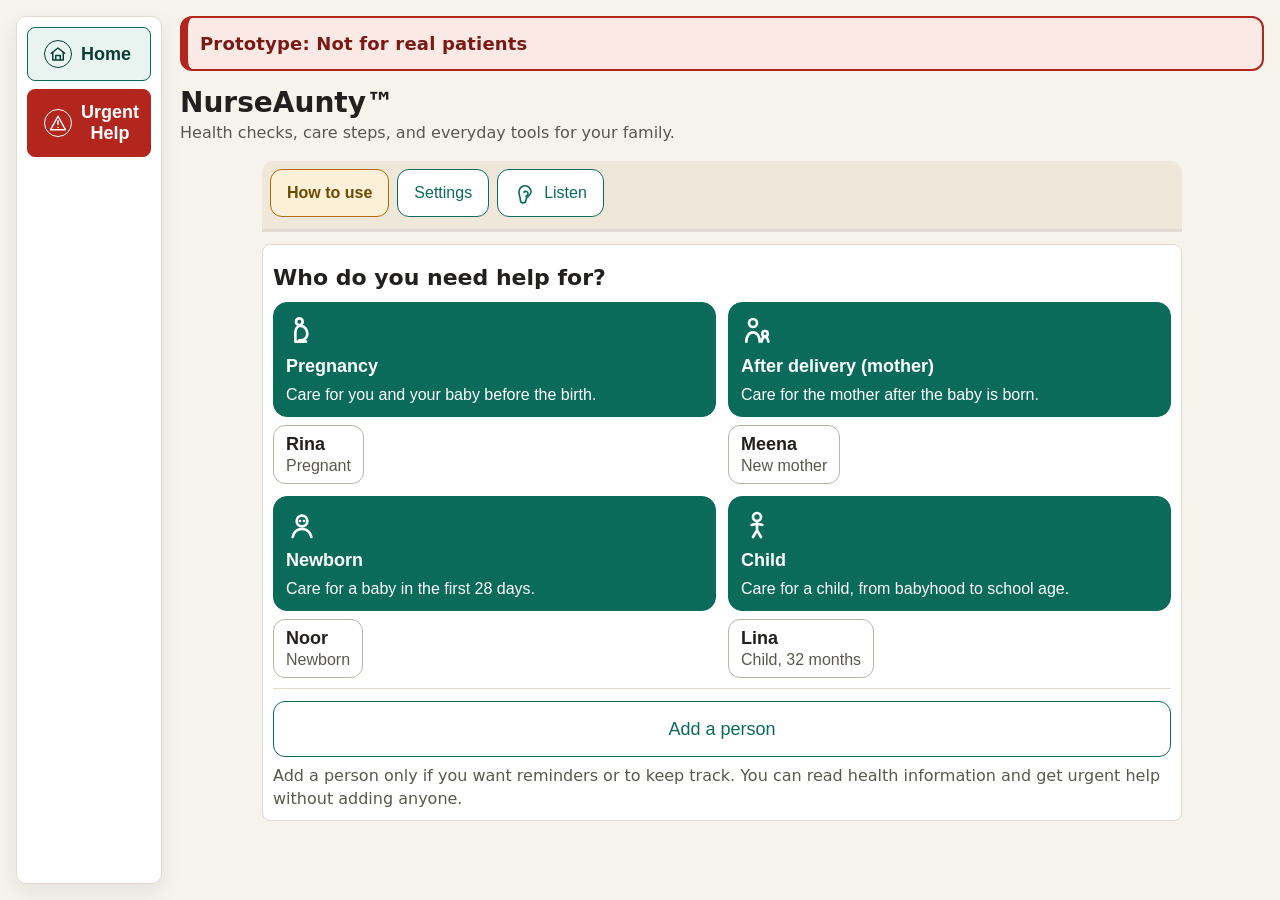
==== commit f283deb9: "NurseAunty demo built from 7ab028fe266a3d55e0286a5f31fbaeca47321c73 Published by .github/workflows/p" ====
--- a/index.html
+++ b/index.html
@@ -4,9 +4,9 @@
 <base href="./apps/pwa-sandbox/">
 <meta name="robots" content="noindex,nofollow">
 <meta name="nurse-aunty-public-demo" content="/nurseaunty/demo/">
-<meta name="nurse-aunty-source-commit" content="60374915e92c59f8ac0d0af6d81de9fb5df0fcb3">
+<meta name="nurse-aunty-source-commit" content="7ab028fe266a3d55e0286a5f31fbaeca47321c73">
 <meta name="nurse-aunty-source-state" content="clean">
-<meta name="nurse-aunty-build-id" content="60374915e92c-clean">
+<meta name="nurse-aunty-build-id" content="7ab028fe266a-clean">
 <meta charset="utf-8" />
 <meta name="viewport" content="width=device-width, initial-scale=1" />
 <meta name="nurse-aunty-acceptance-baseline" content="AX-2026-08-06-01" />
@@ -149,8 +149,9 @@
   .appnav { position:fixed; left:16px; top:16px; bottom:16px; width:146px; z-index:30; display:flex; flex-direction:column; gap:8px; padding:10px; border:1px solid var(--line); border-radius:10px; background:#fff; box-shadow:0 8px 22px rgba(20,28,48,.08); }
   .navitem { width:100%; min-height:54px; display:flex; align-items:center; gap:9px; justify-content:flex-start; background:#fff; color:var(--ink); border-color:var(--line); border-radius:8px; font-weight:700; }
   .navitem.active { border-color:var(--accent); background:#e9f4f1; color:#0b3d35; }
-  .navitem.urgent { border-color:var(--warn); color:var(--warn); }
-  .navitem.urgent.active { background:#fdebea; color:#8f1f18; }
+  .navitem.urgent { border-color:var(--danger); background:var(--danger); color:var(--on-danger); min-height:var(--touch-primary); }
+  .navitem.urgent.active { background:var(--danger-ink); border-color:var(--danger-ink); color:var(--on-danger); }
+  .navitem.urgent .navicon svg { stroke:var(--on-danger); }
   .navicon { width:28px; height:28px; border-radius:50%; display:inline-grid; place-items:center; border:1px solid currentColor; font-size:var(--type-support-size); line-height:1; flex:0 0 auto; }
   .navicon svg { width:18px; height:18px; fill:none; stroke:currentColor; stroke-width:2; stroke-linecap:round; stroke-linejoin:round; }
   .appmain { max-width: 780px; margin:0 auto; }
@@ -276,12 +277,30 @@
   .today-reminders { display:grid; gap:7px; margin-top:8px; }
   .today-reminder { border-left:4px solid var(--action); padding:7px 8px; background:var(--surface); border-radius:var(--radius-control); font-size:var(--type-support-size); }
   .today-reminder strong { font-size:var(--type-support-size); }
-  .home-flow { border-top:1px solid var(--line); padding-top:14px; }
-  .home-actions { display:grid; grid-template-columns:repeat(3,minmax(0,1fr)); gap:10px; margin-top:10px; }
-  .home-action { min-height:88px; text-align:left; padding:10px 12px; display:flex; align-items:center; gap:10px; background:var(--action); border-color:var(--action); color:var(--on-action); }
-  .home-action strong { font-size:var(--type-control-size); color:var(--on-action); }
-  .home-action-icon { width:32px; height:32px; flex:0 0 auto; color:var(--on-action); }
-  .home-action-icon svg { width:100%; height:100%; fill:none; stroke:var(--on-action); stroke-width:2; stroke-linecap:round; stroke-linejoin:round; }
+
+  /* Home: four stage buttons, with the people she added under the stage that matches them. */
+  .home-heading { font-size:var(--type-section-size); line-height:var(--type-section-leading); margin:0; }
+  .stage-list { display:grid; grid-template-columns:repeat(2,minmax(0,1fr)); gap:var(--space-3); }
+  .stage-block { display:grid; gap:var(--space-2); align-content:start; min-width:0; }
+  .stage-button { min-height:104px; display:flex; flex-direction:column; align-items:flex-start; justify-content:center; gap:var(--space-2); text-align:left; padding:var(--space-3); background:var(--action); border-color:var(--action); color:var(--on-action); border-radius:var(--radius-card); }
+  .stage-button strong, .stage-button span.stage-name { color:var(--on-action); font-size:var(--type-control-size); line-height:var(--type-control-leading); font-weight:var(--type-control-weight); }
+  .today-panel .stage-button span { color:var(--on-action); margin-top:0; }
+  .stage-icon { width:32px; height:32px; flex:0 0 auto; }
+  .stage-icon svg { width:100%; height:100%; fill:none; stroke:var(--on-action); stroke-width:2; stroke-linecap:round; stroke-linejoin:round; }
+  .stage-people { display:flex; flex-wrap:wrap; gap:var(--space-2); }
+  .home-person { min-height:var(--touch-min); background:var(--surface); color:var(--ink); border:1px solid var(--line-strong); border-radius:var(--radius-control); padding:var(--space-2) var(--space-3); text-align:left; font-size:var(--type-support-size); }
+  .home-add { display:grid; gap:var(--space-2); border-top:1px solid var(--line); padding-top:var(--space-3); }
+  .home-add p { margin:0; font-size:var(--type-support-size); color:var(--muted); }
+  .stage-panel h2 { font-size:var(--type-section-size); line-height:var(--type-section-leading); margin:0 0 var(--space-2); }
+  .topic-urgent { border:2px solid var(--danger); background:var(--danger-soft); color:var(--danger-ink); }
+  .topic-urgent strong { color:var(--danger-ink); }
+  .topic-button strong, .topic-urgent strong { display:block; font-size:var(--type-control-size); }
+  .topic-gate { border:2px solid var(--aid-edge); background:var(--aid-soft); border-radius:var(--radius-card); padding:var(--space-3); margin-bottom:var(--space-3); display:grid; gap:var(--space-2); }
+  .topic-gate p { margin:0; font-size:var(--type-body-size); }
+  .topic-gate .gate-people { display:flex; flex-wrap:wrap; gap:var(--space-2); }
+  .feature .personal-tag { display:inline-block; border:1px solid var(--aid-edge); background:var(--aid-soft); color:var(--on-aid); border-radius:var(--radius-pill); padding:0 var(--space-2); font-size:var(--type-support-size); }
+  .urgent-stages { display:grid; grid-template-columns:repeat(2,minmax(0,1fr)); gap:var(--space-3); width:100%; }
+  .urgent-stage { min-height:var(--touch-primary); background:var(--danger); border-color:var(--danger); color:var(--on-danger); font-size:var(--type-control-size); font-weight:var(--type-control-weight); border-radius:var(--radius-card); }
   .catalog-step { margin:0 0 12px; }
   .show-more { width:100%; min-height:48px; margin-top:4px; }
   .today-panel strong, .prefs-panel strong { display:block; font-size:var(--type-control-size); }
@@ -627,7 +646,7 @@
     .screenbar { top:0; display:grid; grid-template-columns:auto minmax(0,1fr); align-items:center; }
     .screenlabel { grid-column:2; }
     .progressstrip { grid-column:1 / -1; margin-left:0; }
-    .today-layout, .today-main, .home-actions { grid-template-columns:1fr; }
+    .today-layout, .today-main, .stage-list, .urgent-stages { grid-template-columns:1fr; }
   }
   @media (max-width:260px) {
     .screenbar { flex-wrap:wrap; align-items:flex-start; }
@@ -645,15 +664,12 @@
   <details class="trace" id="shellprovenance"><summary>Review details</summary><span id="shellprovenancebody"></span></details>
   <nav class="appnav" id="appnav" data-i18n-aria-label="tx.shell.primary_navigation" aria-label="Primary">
     <button class="navitem active" id="navhome" data-screen="home" type="button"><span class="navicon" aria-hidden="true"><svg viewBox="0 0 24 24"><path d="M3 11 12 4l9 7"/><path d="M5 10v10h14V10M9 20v-6h6v6"/></svg></span><span data-i18n="tx.shell.nav_home">Home</span></button>
-    <button class="navitem" id="navpeople" data-screen="people" type="button"><span class="navicon" aria-hidden="true"><svg viewBox="0 0 24 24"><circle cx="9" cy="8" r="3"/><circle cx="17" cy="9" r="2.5"/><path d="M3 20c.5-4 2.5-6 6-6s5.5 2 6 6M14 15c3-.5 5 1.2 6 4"/></svg></span><span data-i18n="tx.shell.nav_people">People</span></button>
-    <button class="navitem" id="navlearn" data-screen="learn" type="button"><span class="navicon" aria-hidden="true"><svg viewBox="0 0 24 24"><path d="M4 5h6a3 3 0 0 1 3 3v11a3 3 0 0 0-3-3H4z"/><path d="M20 5h-4a3 3 0 0 0-3 3v11a3 3 0 0 1 3-3h4z"/></svg></span><span data-i18n="tx.shell.nav_learn">Learn</span></button>
-    <button class="navitem" id="navtools" data-screen="tools" type="button"><span class="navicon" aria-hidden="true"><svg viewBox="0 0 24 24"><circle cx="12" cy="13" r="7"/><path d="M12 6V3M9 3h6M12 13l3 2"/></svg></span><span data-i18n="tx.shell.nav_tools">Tools</span></button>
-    <button class="navitem urgent" id="navurgent" data-screen="urgent" type="button"><span class="navicon" aria-hidden="true"><svg viewBox="0 0 24 24"><path d="M12 3 2 21h20z"/><path d="M12 9v5M12 18h.01"/></svg></span><span data-i18n="tx.shell.nav_urgent">Urgent</span></button>
+    <button class="navitem urgent" id="navurgent" data-screen="urgent" type="button" data-i18n-aria-label="tx.shell.urgent_help_aria" aria-label="Urgent Help: check danger signs now. You do not need to add anyone first."><span class="navicon" aria-hidden="true"><svg viewBox="0 0 24 24"><path d="M12 3 2 21h20z"/><path d="M12 9v5M12 18h.01"/></svg></span><span data-i18n="tx.shell.urgent_help">Urgent Help</span></button>
   </nav>
   <main class="appmain" id="appmain">
 
   <div class="profilebar">
-    <span class="sr-only" data-i18n="tx.shell.settings_hint">Open Settings to change language, quiet hours, what other people can see, or Demo Mode.</span>
+    <span class="sr-only" data-i18n="tx.shell.settings_hint">Open Settings to change language, quiet hours, or what other people can see.</span>
     <span class="profile-actions">
       <button class="ghost chrome-help" id="howtobutton" type="button" data-i18n="tx.shell.how_to_use">How to use</button>
       <button class="ghost" id="showprefs" type="button" data-i18n="tx.shell.settings" data-i18n-aria-label="tx.shell.settings_aria" data-i18n-title="tx.shell.settings_aria" aria-label="Settings and local preferences" title="Settings and local preferences">Settings</button>
@@ -667,34 +683,26 @@
   </div>
 
   <section class="today-panel" id="todaypanel" data-i18n-aria-label="tx.shell.today" aria-label="Today">
-    <div class="today-main">
-      <div>
-        <strong data-i18n="tx.home.brushing_title">Activities today: Toothbrush timer!</strong>
-        <span data-i18n="tx.home.brushing_body">Start the two-minute brushing coach and add a star.</span>
-      </div>
-      <button id="todaybrush" type="button" data-i18n="tx.home.open_timer">Open timer</button>
-    </div>
     <div id="todayreminders" aria-live="polite"></div>
-    <div class="home-flow" aria-label="Choose an activity">
-      <div class="home-actions">
-        <button class="home-action" id="homecare" type="button"><span class="home-action-icon" aria-hidden="true"><svg viewBox="0 0 24 24"><circle cx="9" cy="8" r="3"/><circle cx="17" cy="9" r="2.5"/><path d="M3 20c.5-4 2.5-6 6-6s5.5 2 6 6M14 15c3-.5 5 1.2 6 4"/></svg></span><strong data-i18n="tx.home.care_title">Care</strong></button>
-        <button class="home-action" id="homelearn" type="button"><span class="home-action-icon" aria-hidden="true"><svg viewBox="0 0 24 24"><path d="M4 5h6a3 3 0 0 1 3 3v11a3 3 0 0 0-3-3H4z"/><path d="M20 5h-4a3 3 0 0 0-3 3v11a3 3 0 0 1 3-3h4z"/></svg></span><strong data-i18n="tx.home.learn_title">Learn</strong></button>
-        <button class="home-action" id="hometools" type="button"><span class="home-action-icon" aria-hidden="true" data-icon="stopwatch"><svg viewBox="0 0 24 24"><circle cx="12" cy="13" r="7"/><path d="M12 6V3M9 3h6M12 13l3 2"/></svg></span><strong data-i18n="tx.home.tools_title">Tools</strong></button>
-      </div>
+    <h2 class="home-heading" data-i18n="tx.home.stages_heading">Who do you need help for?</h2>
+    <div class="stage-list" id="homestages"></div>
+    <div class="home-add">
+      <button class="ghost" id="homeaddperson" type="button" data-i18n="tx.home.add_person">Add a person</button>
+      <p class="muted" data-i18n="tx.home.add_person_hint">Add a person only if you want reminders or to keep track. You can read health information and get urgent help without adding anyone.</p>
     </div>
   </section>
 
   <section class="prefs-panel hidden" id="localprefs">
     <div class="prefs-head">
       <div>
-        <strong data-i18n="tx.prefs.title">Local preferences</strong>
+        <strong data-i18n="tx.shell.settings">Settings</strong>
         <span data-i18n="tx.prefs.body">Choose your language, how much this phone shows other people, and quiet hours. Nothing here stores real health data.</span>
       </div>
       <button class="ghost" id="closeprefs" type="button" data-i18n="tx.shell.done">Done</button>
     </div>
     <div class="prefs-grid">
       <label><span data-i18n="tx.prefs.language">Language</span>
-        <select id="preflanguage"><option value="en">English</option><option value="fr">Fran&ccedil;ais (brouillon)</option><option value="hi-IN">&#2361;&#2367;&#2344;&#2381;&#2342;&#2368; (&#2350;&#2360;&#2380;&#2342;&#2366;)</option><option value="bn-BD">Bangla (pending)</option></select>
+        <select id="preflanguage"><option value="en">English</option><option value="fr">Fran&ccedil;ais (brouillon)</option><option value="fr-RW">Fran&ccedil;ais du Rwanda (brouillon)</option><option value="rw-RW">Ikinyarwanda (igerageza)</option><option value="hi-IN">&#2361;&#2367;&#2344;&#2381;&#2342;&#2368; (&#2350;&#2360;&#2380;&#2342;&#2366;)</option><option value="bn-BD">Bangla (pending)</option></select>
       </label>
       <label><span data-i18n="tx.prefs.quiet_starts">Quiet time starts</span>
         <input id="prefquiet" type="time" value="21:00" />
@@ -706,7 +714,6 @@
     <div class="prefs-checks">
       <label><input id="prefprivacy" type="checkbox" /> <span data-i18n="tx.prefs.shared_phone_privacy">Keep information safe on a shared phone: reminders say only that the app needs you, never why</span></label>
       <label><input id="prefgeneric" type="checkbox" checked /> <span data-i18n="tx.prefs.generic_reminder">Use generic reminder text</span></label>
-      <label><input id="demomodeon" type="checkbox" /> <span data-i18n="tx.prefs.demo_shortcuts">Demo shortcuts: add buttons that jump straight into example flows</span></label>
     </div>
     <details class="reviewer-settings hidden" id="reviewersettings">
       <summary>Reviewer testing controls</summary>
@@ -722,6 +729,7 @@
         </label>
       </div>
       <div class="prefs-checks">
+        <label><input id="demomodeon" type="checkbox" /> <span data-i18n="tx.prefs.demo_shortcuts">Demo shortcuts: add buttons that jump straight into example flows</span></label>
         <label><input id="hotspotmode" type="checkbox" /> Show cholera/hotspot support</label>
         <!-- Deployment setting, not a caregiver preference. It lives here until the NGO/MOH
              configuration surface exists (docs/product/DASHBOARD_ITEMS.md); the committed default
@@ -757,14 +765,12 @@
   </section>
 
   <section class="section" id="catalogshell">
-    <div class="tabs" id="maindoors"></div>
     <div class="toolbar" id="catalogtoolbar">
-      <input class="search" id="search" aria-label="Search modules" placeholder="Search modules" />
-      <button class="ghost" id="showtriage" type="button">Something's wrong</button>
+      <input class="search" id="search" data-i18n-aria-label="tx.stage.screen.search_hint" data-i18n-placeholder="tx.stage.screen.search_hint" aria-label="Search all topics" placeholder="Search all topics" />
     </div>
     <div class="family-panel" id="familypanel">
-      <strong>Who?</strong>
-      <span class="muted">Tap a name to show their options below.</span>
+      <strong data-i18n="tx.home.people_heading">People you added</strong>
+      <span class="muted" data-i18n="tx.people.tap_hint">Tap a name to open help for that person.</span>
       <div class="people" id="peoplelist"></div>
       <details class="family-edit" id="personeditor">
         <summary id="personeditlabel">Add a person</summary>
@@ -789,6 +795,18 @@
         <div class="muted">Use made-up names only. This prototype does not protect personal information.</div>
       </details>
     </div>
+    <div class="stage-panel hidden" id="stagepanel">
+      <h2 id="stagetitle" hidden></h2>
+      <p class="muted" id="stagesub"></p>
+      <div class="stage-people" id="stagepeople"></div>
+      <div class="feature-grid" id="topiclist"></div>
+    </div>
+    <div class="stage-panel hidden" id="topicpanel">
+      <h2 id="topictitle" hidden></h2>
+      <p class="muted" id="topicsub"></p>
+      <div class="topic-gate hidden" id="topicgate" tabindex="-1" aria-live="polite"></div>
+      <div class="feature-grid" id="topicfeatures"></div>
+    </div>
     <div class="catalog-step" id="catalogstep">
     <h2 id="filtertitle">Choose a person</h2>
     <div class="chips" id="filterchips"></div>
@@ -882,6 +900,7 @@
       <div class="field"><label for="fevertempunit" data-i18n="tx.triage.chrome.temperature_unit">Temperature unit</label><select id="fevertempunit"><option value="unknown" data-i18n="tx.triage.chrome.choose_unit">Choose unit</option><option value="C" data-i18n="tx.triage.chrome.celsius">Celsius</option><option value="F" data-i18n="tx.triage.chrome.fahrenheit">Fahrenheit</option></select></div>
       <div class="field"><label for="fevertempsite" data-i18n="tx.triage.chrome.temperature_site">Where was it taken?</label><select id="fevertempsite"><option value="unknown" data-i18n="tx.triage.chrome.choose_place">Choose place</option><option value="axillary" data-i18n="tx.triage.chrome.armpit">Armpit</option><option value="oral" data-i18n="tx.triage.chrome.mouth">Mouth</option><option value="rectal" data-i18n="tx.triage.chrome.rectum">Rectum</option><option value="tympanic" data-i18n="tx.triage.chrome.ear">Ear</option><option value="temporal" data-i18n="tx.triage.chrome.forehead">Forehead</option></select></div>
       <p class="muted" data-i18n="tx.triage.chrome.temperature_cutoff_note">Take the reading under the arm.</p>
+      <p class="checklist-feedback" id="fevertempsitefeedback" aria-live="polite"></p>
       <div id="fevermeasurementsigns"></div>
     </div>
   </fieldset>
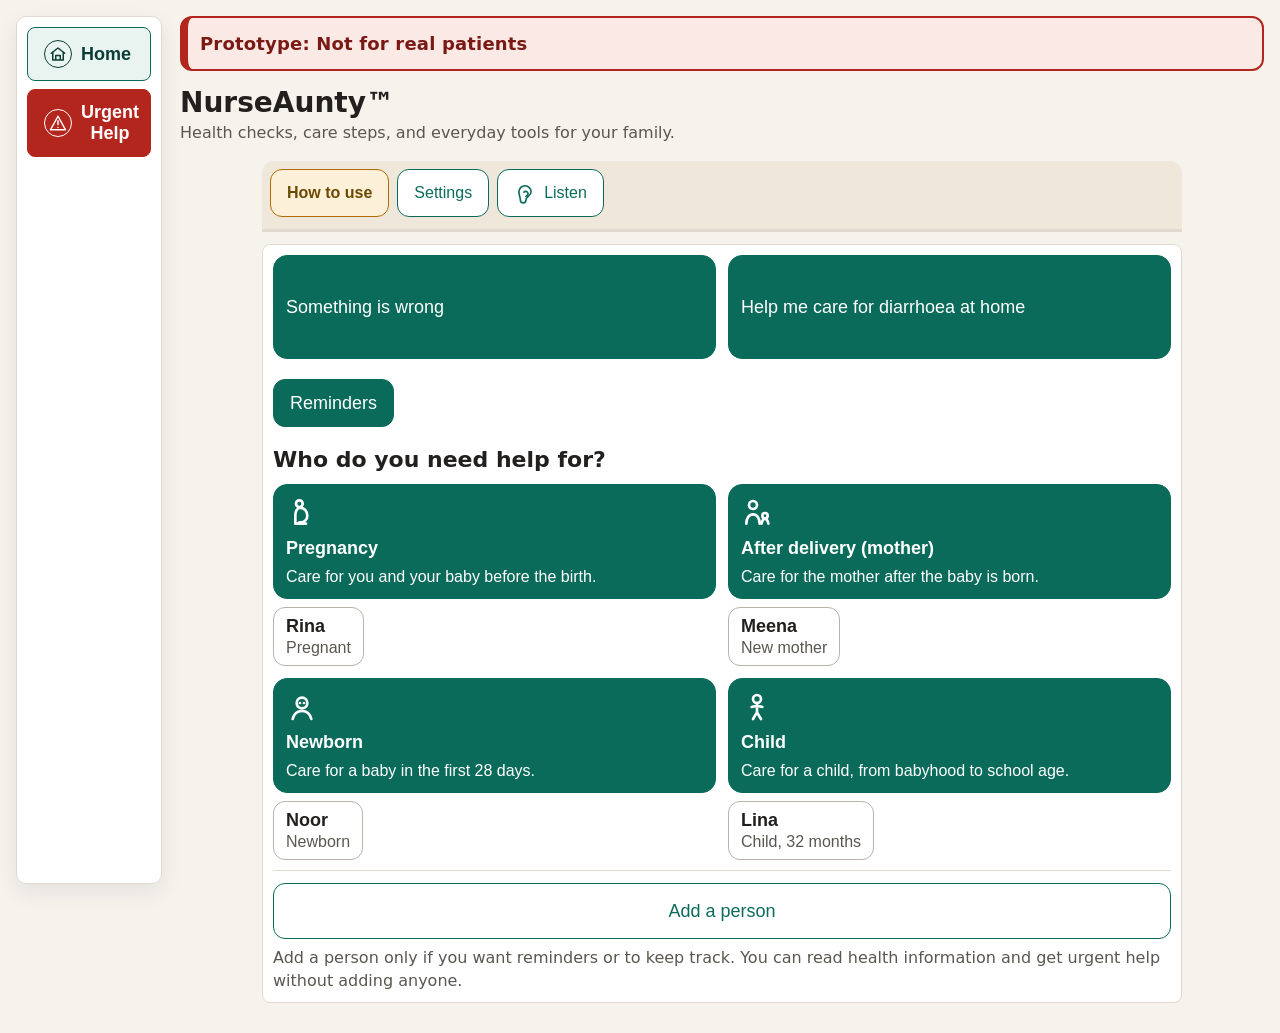
==== commit 36381eff: "NurseAunty demo built from 0b58c97aee16f574b92dccb7a582c678546bc827 Published by .github/workflows/p" ====
--- a/index.html
+++ b/index.html
@@ -4,9 +4,9 @@
 <base href="./apps/pwa-sandbox/">
 <meta name="robots" content="noindex,nofollow">
 <meta name="nurse-aunty-public-demo" content="/nurseaunty/demo/">
-<meta name="nurse-aunty-source-commit" content="7ab028fe266a3d55e0286a5f31fbaeca47321c73">
+<meta name="nurse-aunty-source-commit" content="0b58c97aee16f574b92dccb7a582c678546bc827">
 <meta name="nurse-aunty-source-state" content="clean">
-<meta name="nurse-aunty-build-id" content="7ab028fe266a-clean">
+<meta name="nurse-aunty-build-id" content="0b58c97aee16-clean">
 <meta charset="utf-8" />
 <meta name="viewport" content="width=device-width, initial-scale=1" />
 <meta name="nurse-aunty-acceptance-baseline" content="AX-2026-08-06-01" />
@@ -157,6 +157,14 @@
   .appmain { max-width: 780px; margin:0 auto; }
   .screenbar { position:sticky; top:0; z-index:20; display:flex; align-items:center; gap:10px; min-width:0; max-width:100%; padding:8px 0 10px; background:var(--bg); }
   .screenbar.hidden { display:none; }
+  /* The work panels are scrolled to with scrollIntoView({block:"start"}), which aligns their top to
+     the top of the viewport - which is where the sticky .screenbar already is. Without this, opening
+     a story card left the top of the panel UNDER the bar: measured 2026-11-09 at 390px, the first
+     83px of the "moved out" comic - a quarter of the picture, including the start of the baby's
+     speech - were behind it when the card opened, and the caregiver had to scroll up to read a
+     sentence the app had just scrolled past. Keeping the whole bar's height clear costs nothing on
+     screens that do not scroll, because scroll-margin only applies when something scrolls them. */
+  #slideshow, #triagepanel { scroll-margin-top:140px; }
   .screenbar button { flex:0 0 auto; }
   .screenlabel { min-width:0; font-weight:var(--type-section-weight); font-size:var(--type-control-size); line-height:var(--type-control-leading); overflow-wrap:normal; word-break:normal; hyphens:none; }
   #slidetitle.duplicate-shell-title { display:none; }
@@ -276,6 +284,16 @@
   .today-person { border:1px solid var(--line); border-radius:var(--radius-pill); padding:7px 10px; background:var(--surface); font-weight:var(--type-control-weight); font-size:var(--type-support-size); color:var(--ink); }
   .today-reminders { display:grid; gap:7px; margin-top:8px; }
   .today-reminder { border-left:4px solid var(--action); padding:7px 8px; background:var(--surface); border-radius:var(--radius-control); font-size:var(--type-support-size); }
+  #homequick { display:grid; gap:10px; }
+  .quick-care-intro { border:2px solid var(--danger); border-radius:var(--radius-card); background:var(--danger-soft); padding:var(--space-3); }
+  .quick-care-intro p { white-space:pre-line; }
+  .quick-care-intro button { min-height:48px; margin:5px; }
+  /* Urgent Help is red everywhere it appears, as on the bottom bar. */
+  .quick-care-intro #homecarecheck { background:var(--danger); border-color:var(--danger); color:var(--on-danger); }
+  .today-shortcuts { margin-top:10px; display:flex; justify-content:flex-start; }
+  .today-shortcuts button { min-height:48px; }
+  .today-reminder.due { border-left-color:var(--danger); }
+  .today-reminder button { min-height:48px; margin:4px 2px; }
   .today-reminder strong { font-size:var(--type-support-size); }
 
   /* Home: four stage buttons, with the people she added under the stage that matches them. */
@@ -471,6 +489,43 @@
   @keyframes breath-zone-pulse { 0%,20% { box-shadow:0 0 0 0 rgba(178,107,0,0); } 45%,55% { box-shadow:0 0 0 6px rgba(178,107,0,.18); } 80%,100% { box-shadow:0 0 0 0 rgba(178,107,0,0); } }
   @media (prefers-reduced-motion:reduce) { .breath-compare { --breath-cycle:6s; } .breath-zone { animation:none; } }
   .visualasset { display:block; width:100%; max-height:210px; object-fit:contain; border-radius:8px; background:#fff; }
+  /* Comic panels: the speaker's line is DOM text drawn over the picture, not lettering inside the
+     image file, so a translation reaches it and the read-aloud can speak it. The box is a band
+     across the top that grows downward, so a longer line in another language wraps over the picture
+     instead of being clipped. */
+  .comicpanel { position:relative; }
+  .comicspeech { position:absolute; top:8px; left:8px; right:8px; margin:0; padding:8px 10px;
+    background:rgba(255,255,255,0.94); color:#16181d; border:2px solid #16181d; border-radius:12px;
+    font-weight:700; line-height:1.35; overflow-wrap:anywhere; }
+  .comicpanel-stacked { display:block; }
+  /* A masked panel is shaped to its own picture, so a percentage rectangle means the same thing in
+     the markup as it does in the image file. Letterboxing here would move every mask. */
+  .comicpanel-masked { width:100%; }
+  .comicpanel-masked .visualasset { width:100%; height:100%; max-height:none; object-fit:fill; }
+  .comicmask { position:absolute; margin:0; display:flex; align-items:center; justify-content:center;
+    text-align:center; }
+  /* Opaque, not translucent: this covers lettering, and anything showing through defeats it. The
+     hairline edge makes a blanked region read as a deliberately empty sign rather than a hole torn
+     in the picture - these cover whole drawn objects, not just their words. */
+  /* A checksheet the artist lettered, redrawn by the app so it carries no language. The cells wrap
+     to whatever the mask's shape allows, so the same markup fits a tall chart or a wide one. */
+  .comicmask-chart { background:#fff; border:1px solid rgba(22,24,29,0.18); border-radius:6px; padding:4%; }
+  .comicchart { display:flex; flex-wrap:wrap; align-content:center; justify-content:center;
+    gap:6%; width:100%; height:100%; }
+  .comicchart-cell { flex:0 0 38%; aspect-ratio:1/1; display:flex; align-items:center;
+    justify-content:center; border:2px solid #16181d; border-radius:4px; background:#fff; }
+  .comicchart-cell svg { width:76%; height:76%; fill:none; stroke:#1d7a52; stroke-width:2.6;
+    stroke-linecap:round; stroke-linejoin:round; }
+  .comicmask-blank { background:#fff; border:1px solid rgba(22,24,29,0.18); border-radius:6px; }
+  /* The dialogue sits where the drawn bubble was, so a reader looks in the same place. It is sized
+     down and allowed to grow past the measured rectangle rather than clipped: the rectangle was
+     measured around the ENGLISH, and a translation is routinely longer. Clipping it would hide the
+     only copy a caregiver can read, which is worse than overlapping a little more artwork. */
+  .comicmask-speech { background:#fff; color:#16181d; border:2px solid #16181d; border-radius:14px;
+    font-weight:700; line-height:1.25; padding:4px 7px; overflow-wrap:anywhere; hyphens:auto;
+    font-size:clamp(10px, 3vw, 15px); min-height:fit-content; height:auto; }
+  .comicspeech-stacked { position:static; margin:0 0 8px; }
+  @media (prefers-contrast: more) { .comicspeech { background:#fff; } }
   /* The ORS measuring photograph is that step's only picture, so it takes the room the two drawn
      copies of the same sum used to take. */
   #slideimage.ors-measure-photo .visualasset { max-height:60vh; }
@@ -669,7 +724,7 @@
   <main class="appmain" id="appmain">
 
   <div class="profilebar">
-    <span class="sr-only" data-i18n="tx.shell.settings_hint">Open Settings to change language, quiet hours, or what other people can see.</span>
+    <span class="sr-only" data-i18n="tx.shell.settings_hint">Open Settings to change language, where the pictures are from, quiet hours, or what other people can see.</span>
     <span class="profile-actions">
       <button class="ghost chrome-help" id="howtobutton" type="button" data-i18n="tx.shell.how_to_use">How to use</button>
       <button class="ghost" id="showprefs" type="button" data-i18n="tx.shell.settings" data-i18n-aria-label="tx.shell.settings_aria" data-i18n-title="tx.shell.settings_aria" aria-label="Settings and local preferences" title="Settings and local preferences">Settings</button>
@@ -683,6 +738,18 @@
   </div>
 
   <section class="today-panel" id="todaypanel" data-i18n-aria-label="tx.shell.today" aria-label="Today">
+    <section id="homequick" aria-label="Quick help">
+      <div class="stage-list">
+        <button class="stage-button" id="homequickcheck" type="button" data-i18n="tx.slice.home.check">Something is wrong</button>
+        <button class="stage-button" id="homequickcare" type="button" data-i18n="tx.slice.home.care">Help me care for diarrhoea at home</button>
+      </div>
+      <div id="homecareintro" hidden class="quick-care-intro" role="note">
+        <p data-i18n="tx.slice.care.warning">A health worker can tell you whether care at home is enough. Seek urgent care if the child has danger signs or is getting worse.</p>
+        <button id="homecarecontinue" type="button" data-i18n="tx.feature_ors_slideshow">How to mix ORS</button>
+        <button id="homecarecheck" type="button" data-i18n="tx.shell.urgent_help">Urgent Help</button>
+      </div>
+    </section>
+    <div class="today-shortcuts"><button type="button" id="homemanagereminders" data-i18n="tx.type_reminder">Reminders</button></div>
     <div id="todayreminders" aria-live="polite"></div>
     <h2 class="home-heading" data-i18n="tx.home.stages_heading">Who do you need help for?</h2>
     <div class="stage-list" id="homestages"></div>
@@ -696,13 +763,16 @@
     <div class="prefs-head">
       <div>
         <strong data-i18n="tx.shell.settings">Settings</strong>
-        <span data-i18n="tx.prefs.body">Choose your language, how much this phone shows other people, and quiet hours. Nothing here stores real health data.</span>
+        <span data-i18n="tx.prefs.body">Choose your language, where the pictures are from, how much this phone shows other people, and quiet hours. This changes pictures only - the health advice is the same whichever you pick. Nothing here stores real health data.</span>
       </div>
       <button class="ghost" id="closeprefs" type="button" data-i18n="tx.shell.done">Done</button>
     </div>
     <div class="prefs-grid">
       <label><span data-i18n="tx.prefs.language">Language</span>
         <select id="preflanguage"><option value="en">English</option><option value="fr">Fran&ccedil;ais (brouillon)</option><option value="fr-RW">Fran&ccedil;ais du Rwanda (brouillon)</option><option value="rw-RW">Ikinyarwanda (igerageza)</option><option value="hi-IN">&#2361;&#2367;&#2344;&#2381;&#2342;&#2368; (&#2350;&#2360;&#2380;&#2342;&#2366;)</option><option value="bn-BD">Bangla (pending)</option></select>
+      </label>
+      <label id="prefregionrow"><span data-i18n="tx.prefs.region">Pictures from</span>
+        <select id="prefregion"><option value="neutral" data-i18n="tx.prefs.region.neutral">No particular place</option><option value="rw" data-i18n="tx.prefs.region.rw">Rwanda</option><option value="in" data-i18n="tx.prefs.region.in">India</option><option value="bd" data-i18n="tx.prefs.region.bd">Bangladesh</option><option value="kh" data-i18n="tx.prefs.region.kh">Cambodia</option><option value="ng" data-i18n="tx.prefs.region.ng">Nigeria</option></select>
       </label>
       <label><span data-i18n="tx.prefs.quiet_starts">Quiet time starts</span>
         <input id="prefquiet" type="time" value="21:00" />
@@ -735,6 +805,13 @@
              configuration surface exists (docs/product/DASHBOARD_ITEMS.md); the committed default
              is config/switches.json deployer.muacTapeDistributed. -->
         <label><input id="muactapedistributed" type="checkbox" /> Deployment gives caregivers an arm tape (Family MUAC programme)</label>
+      </div>
+      <!-- Reviewer-only features have implementations in ui-core.js and, until 2026-11-09, no route:
+           they are kept out of the caregiver feature list and out of the module manager, so nothing
+           opened them. This is their door, and it is inside the panel ?review=1 gates. -->
+      <div class="module-manager" id="reviewertoolspanel">
+        <div class="module-head"><span>Reviewer-only tools. Not part of the caregiver app.</span></div>
+        <div class="module-toggles" id="reviewertools"></div>
       </div>
       <div class="module-manager" id="modulemanager">
         <div class="module-head">
@@ -862,7 +939,7 @@
   </fieldset>
 
   <fieldset id="rrsection" class="hidden">
-    <legend data-i18n="tx.triage.chrome.breathing_rate_legend">Breathing rate (cough is present)</legend>
+    <legend id="rrlegend" data-i18n="tx.triage.chrome.breathing_rate_legend">Breathing rate (cough is present)</legend>
     <div class="rrbox" id="rridle">
       <button id="rrstart" type="button" data-i18n="tx.triage.chrome.start_count">Start 60-second count</button>
       <button class="ghost hidden" id="rragain" type="button" data-i18n="tx.triage.chrome.time_again">Time again</button>
